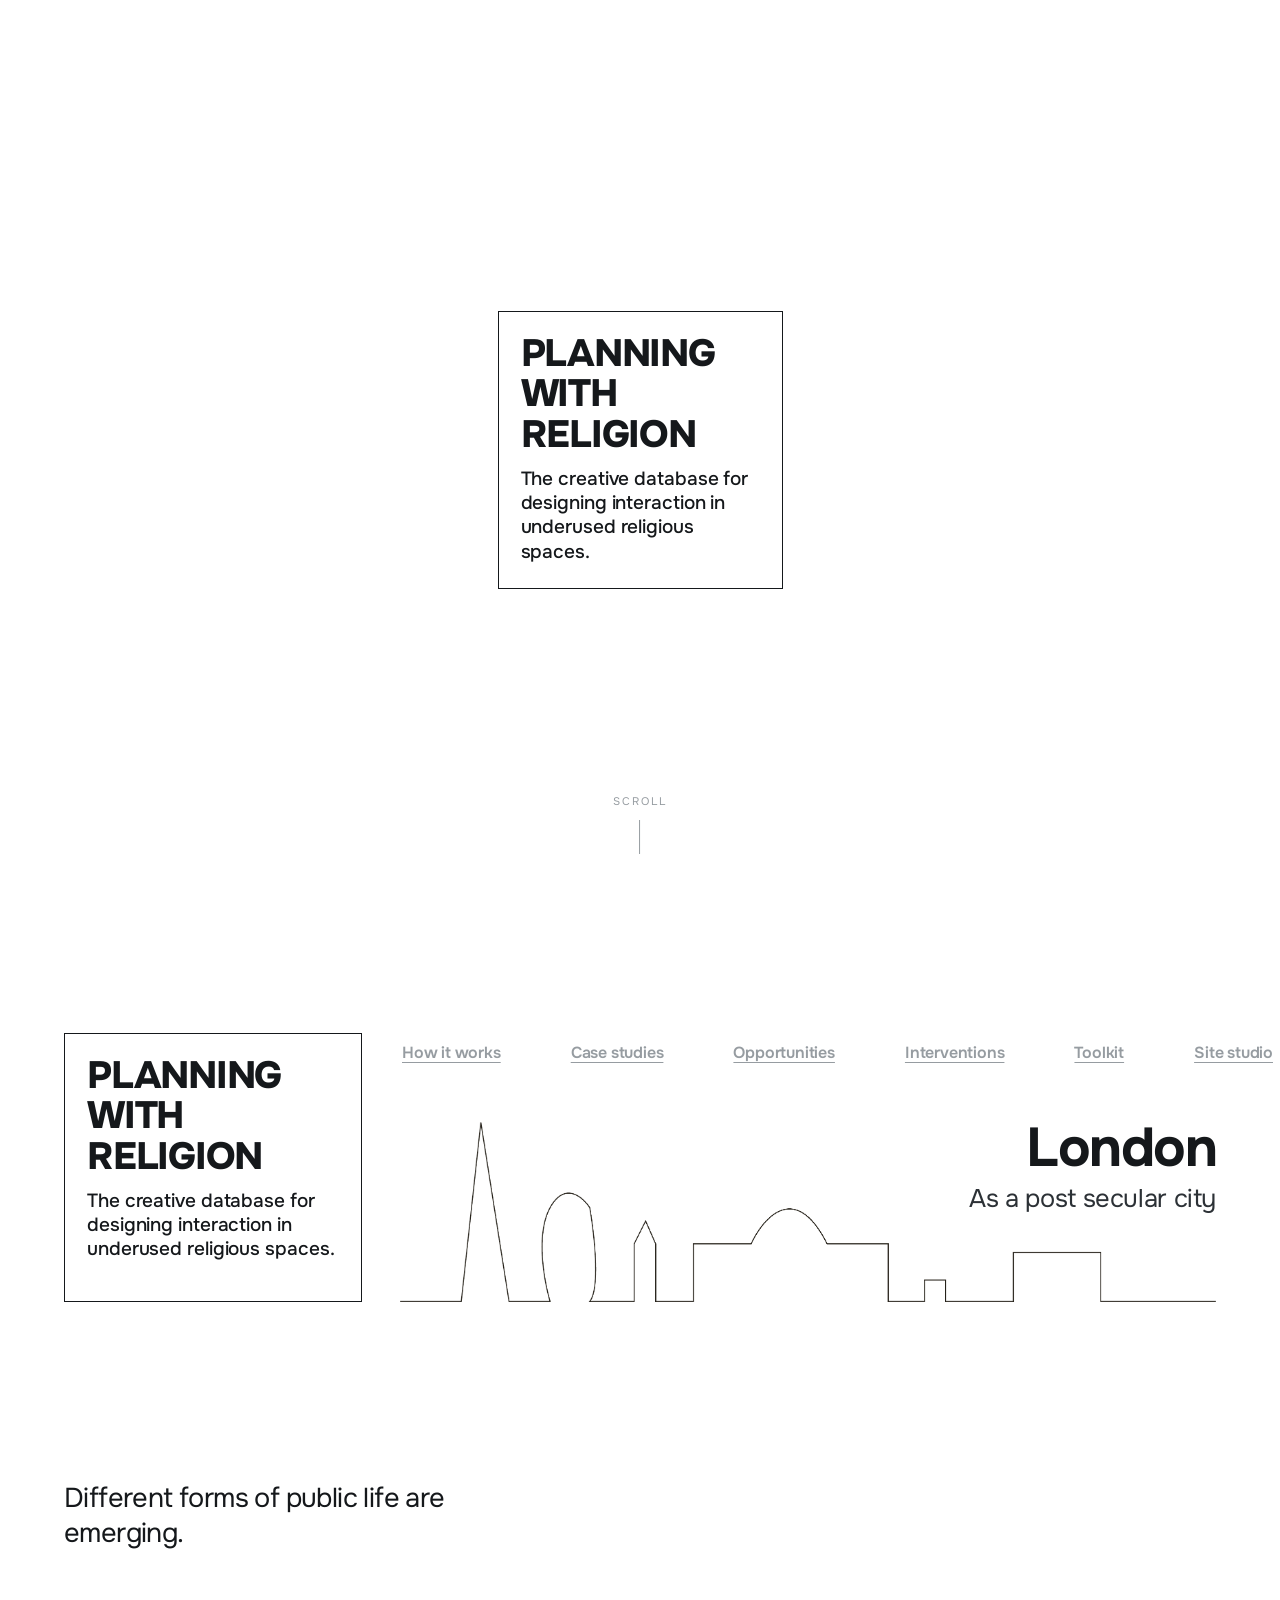
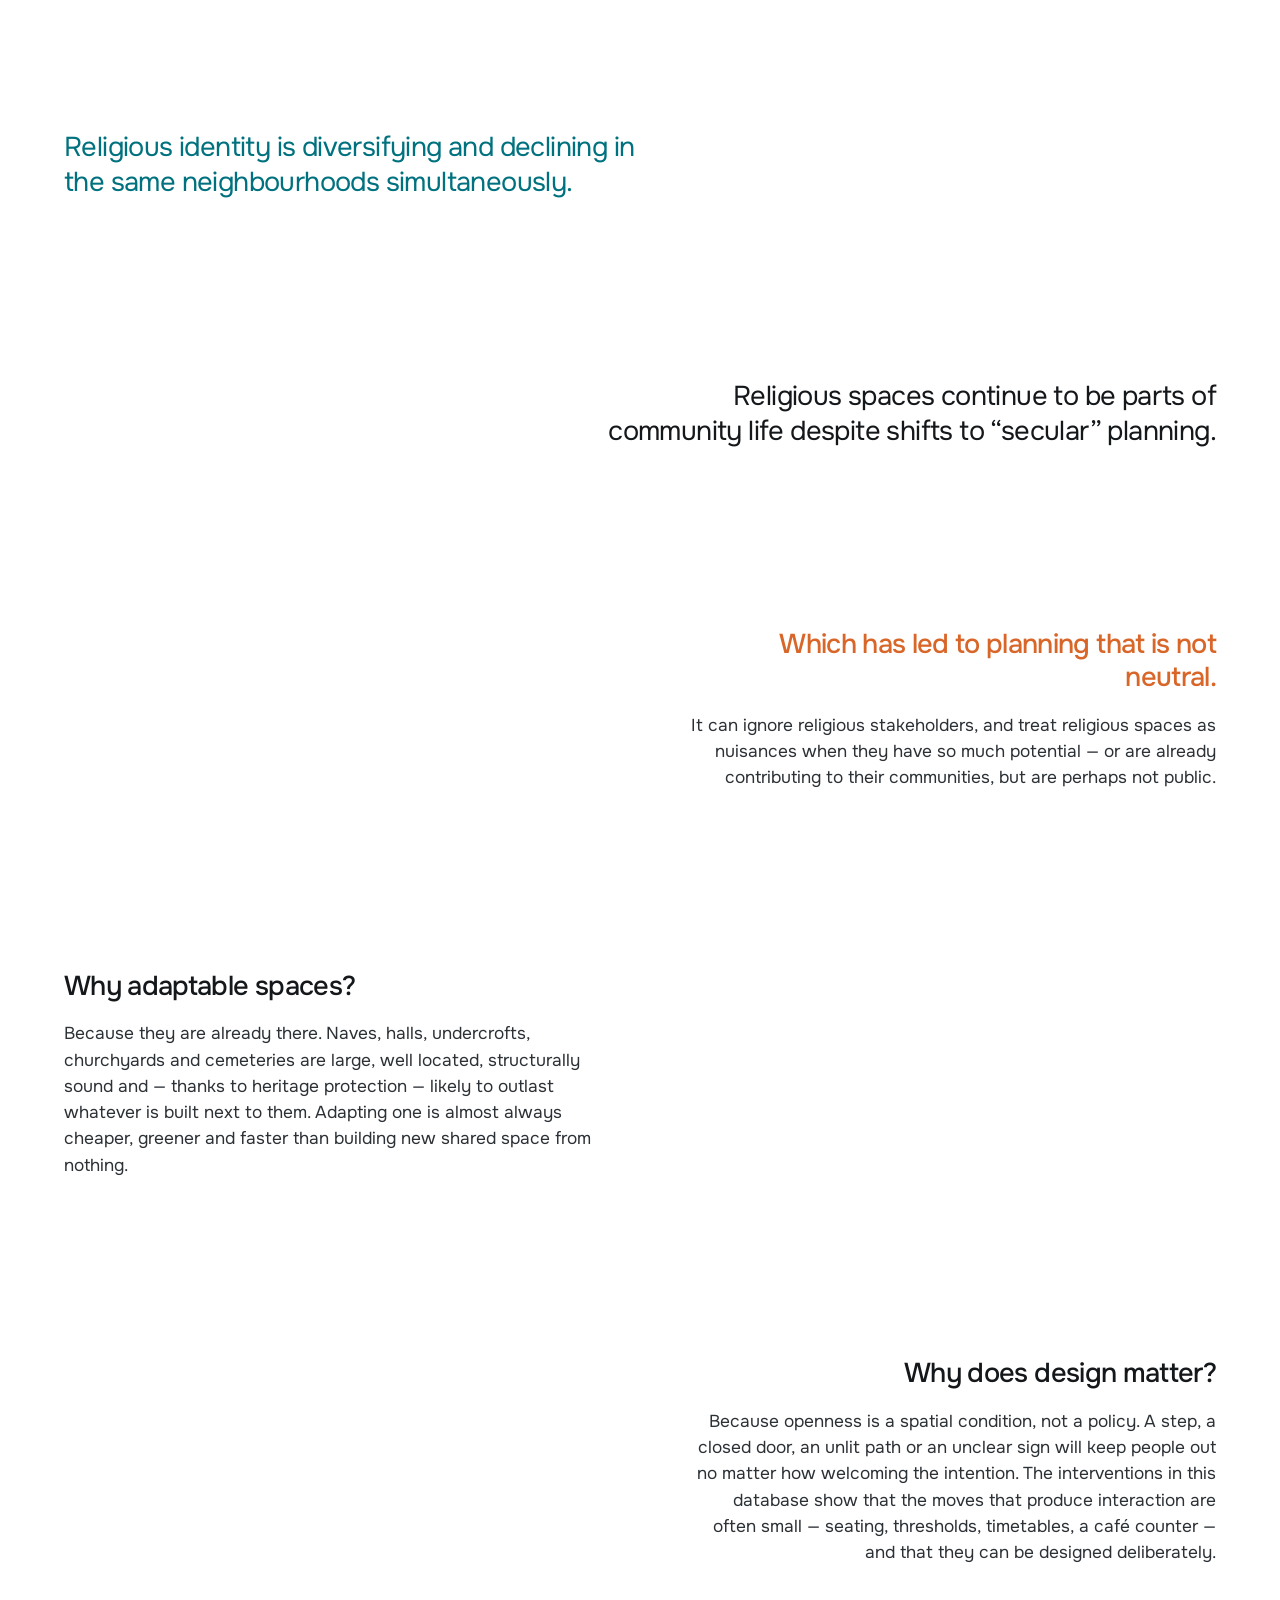
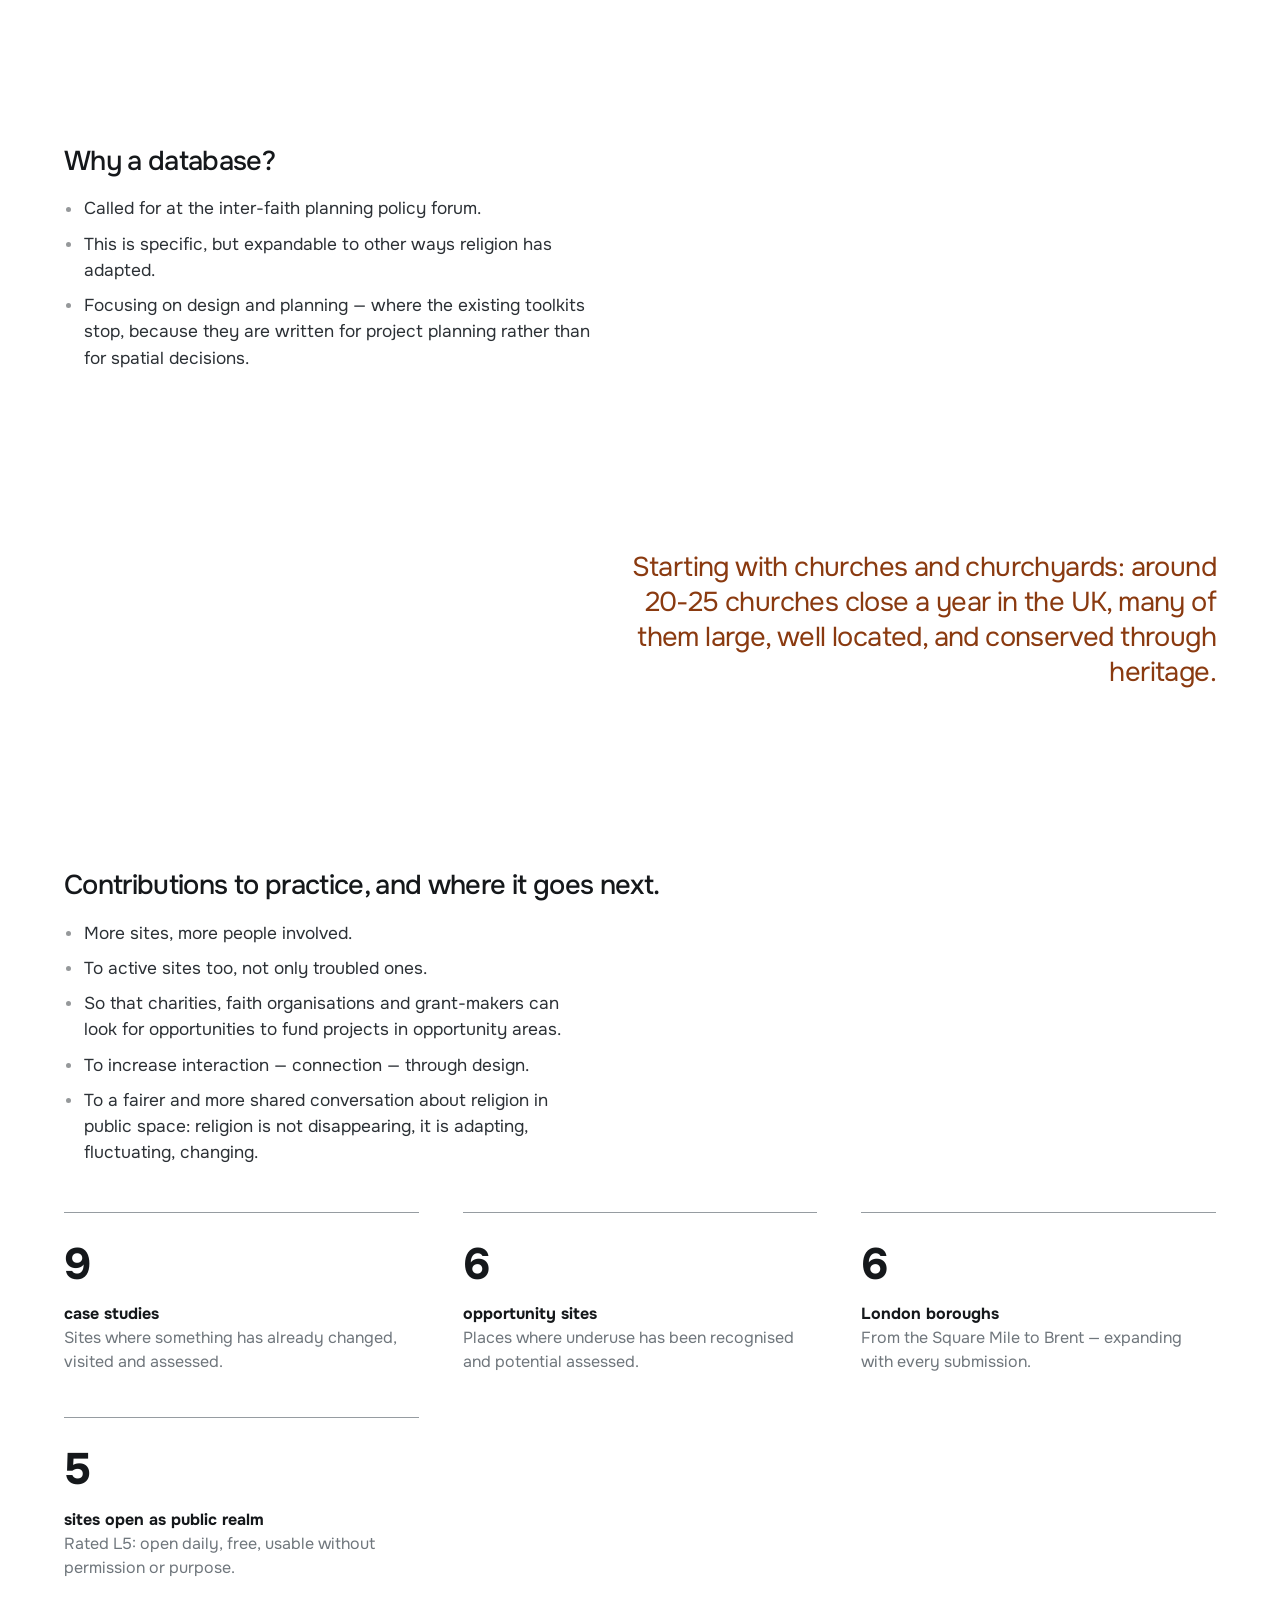
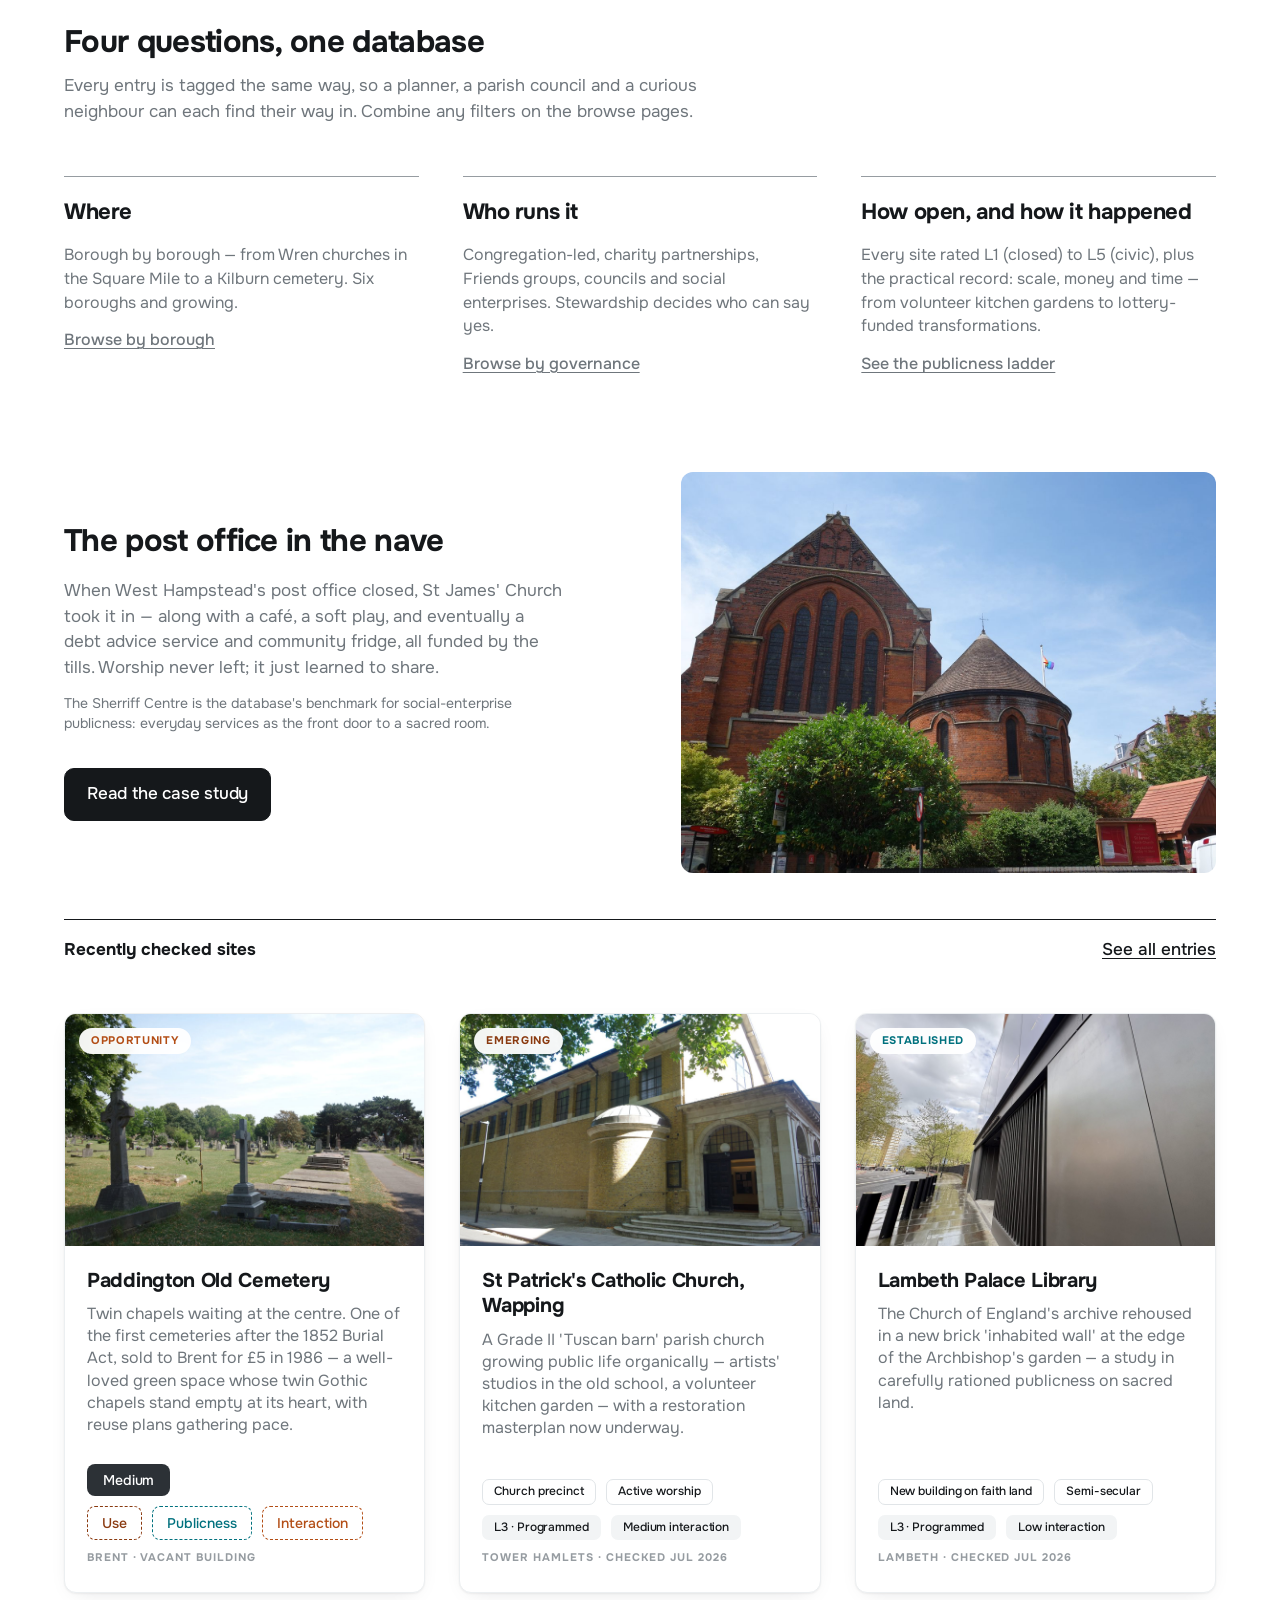
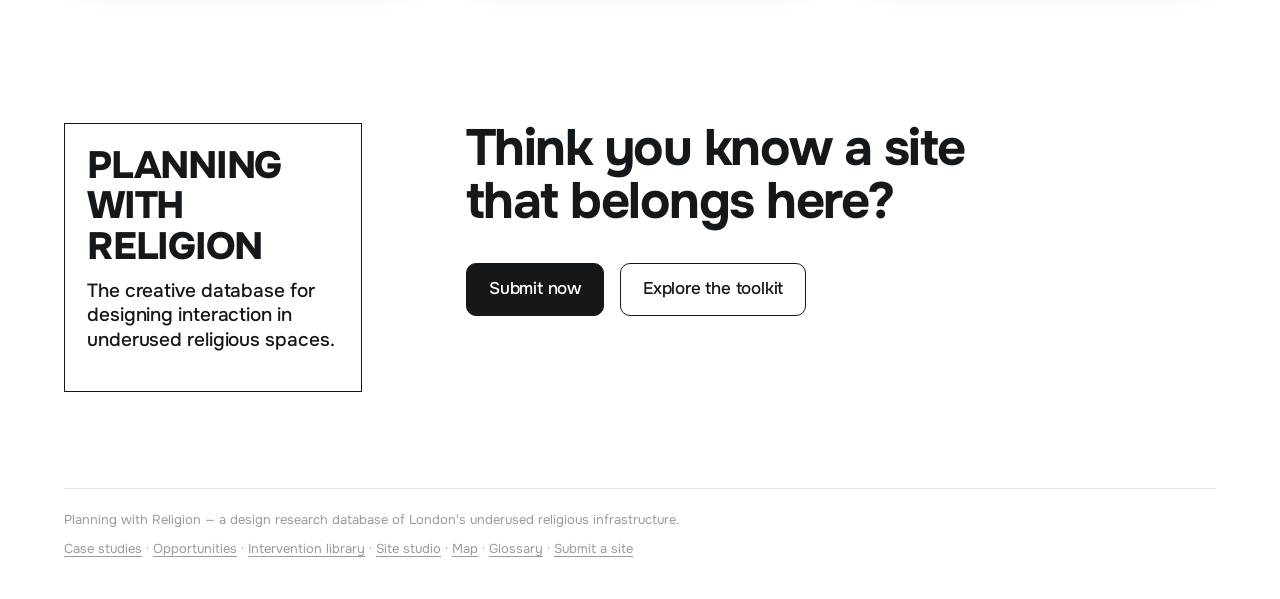
==== index.html @ b3afa791 "Upload website" ====
<!DOCTYPE html>
<html lang="en">
<head>
<meta charset="UTF-8">
<meta name="viewport" content="width=device-width, initial-scale=1">
<title>Planning with Religion — the creative database for underused religious spaces</title>
<meta name="description" content="A database of case studies and opportunity sites showing how underused religious infrastructure in London becomes shared, public, sociable space.">
<link rel="preconnect" href="https://fonts.googleapis.com">
<link rel="preconnect" href="https://fonts.gstatic.com" crossorigin>
<link href="https://fonts.googleapis.com/css2?family=Onest:wght@300;400;500;600;700;800&family=Inter:wght@400;500;600;700&display=swap" rel="stylesheet">
<link rel="stylesheet" href="css/style.css?v=12">
</head>
<body data-page="index.html" data-header-large>

<main>

  <!-- ============ landing splash ============ -->
  <section class="splash">
    <div class="mark mark--lg">
      <b>Planning<br>with<br>Religion</b>
      <span>The creative database for designing interaction in underused religious spaces.</span>
    </div>
    <a class="scroll-cue" href="#masthead"
       aria-label="Scroll to the menu and the rest of the page"><span>Scroll</span><i></i></a>
  </section>

  <!-- ============ narrative understanding ============ -->
  <!-- The scroll cue stops here, on the wordmark and the nav, rather than
       carrying on into the narrative below it. -->
  <div data-header-slot id="masthead"></div>

  <section class="narrative" id="why">
    <h1 class="visually-hidden">Why do we need a creative database of case studies?</h1>

    <div class="wrap skyline-band">
      <img src="images/london-skyline.png"
           alt="Hand-drawn line illustration of the London skyline — the Shard, the Gherkin, a church spire, the dome of St Paul's.">
      <div class="skyline-cap">
        <b>London</b>
        <span>As a post secular city</span>
      </div>
    </div>

    <div class="wrap narrative-row">
      <p class="statement reveal">Different forms of public life are emerging.</p>
    </div>

    <div class="wrap narrative-row">
      <p class="statement statement--wide statement--green reveal">
        Religious identity is diversifying and declining in the same neighbourhoods simultaneously.
      </p>
    </div>

    <div class="wrap narrative-row">
      <p class="statement statement--wide statement--right reveal">
        Religious spaces continue to be parts of community life despite shifts to &ldquo;secular&rdquo; planning.
      </p>
    </div>

    <div class="wrap narrative-row">
      <div class="q-right reveal">
        <p class="q-head statement--red">Which has led to planning that is not neutral.</p>
        <div class="q-body">
          <p>It can ignore religious stakeholders, and treat religious spaces as nuisances
             when they have so much potential — or are already contributing to their
             communities, but are perhaps not public.</p>
        </div>
      </div>
    </div>

    <div class="wrap narrative-row">
      <div class="reveal">
        <h2 class="q-head">Why adaptable spaces?</h2>
        <div class="q-body">
          <p>Because they are already there. Naves, halls, undercrofts, churchyards and
             cemeteries are large, well located, structurally sound and — thanks to heritage
             protection — likely to outlast whatever is built next to them. Adapting one is
             almost always cheaper, greener and faster than building new shared space from
             nothing.</p>
        </div>
      </div>
    </div>

    <div class="wrap narrative-row">
      <div class="q-right reveal">
        <h2 class="q-head">Why does design matter?</h2>
        <div class="q-body">
          <p>Because openness is a spatial condition, not a policy. A step, a closed door,
             an unlit path or an unclear sign will keep people out no matter how welcoming
             the intention. The interventions in this database show that the moves that
             produce interaction are often small — seating, thresholds, timetables, a café
             counter — and that they can be designed deliberately.</p>
        </div>
      </div>
    </div>

    <div class="wrap narrative-row">
      <div class="reveal">
        <h2 class="q-head">Why a database?</h2>
        <ul class="q-body">
          <li>Called for at the inter-faith planning policy forum.</li>
          <li>This is specific, but expandable to other ways religion has adapted.</li>
          <li>Focusing on design and planning — where the existing toolkits stop, because
              they are written for project planning rather than for spatial decisions.</li>
        </ul>
      </div>
    </div>

    <div class="wrap narrative-row">
      <p class="statement statement--wide statement--right statement--buff reveal">
        Starting with churches and churchyards: around 20-25 churches close a year in the UK,
        many of them large, well located, and conserved through heritage.
      </p>
    </div>

    <div class="wrap narrative-row">
      <div class="reveal">
        <h2 class="q-head">Contributions to practice, and where it goes next.</h2>
        <ul class="q-body">
          <li>More sites, more people involved.</li>
          <li>To active sites too, not only troubled ones.</li>
          <li>So that charities, faith organisations and grant-makers can look for
              opportunities to fund projects in opportunity areas.</li>
          <li>To increase interaction — connection — through design.</li>
          <li>To a fairer and more shared conversation about religion in public space:
              religion is not disappearing, it is adapting, fluctuating, changing.</li>
        </ul>
      </div>
    </div>
  </section>

  <!-- ============ database at a glance ============ -->
  <section class="detail-body">
    <div class="wrap">
      <div class="trio" id="ticker" style="margin-top:40px"></div>
    </div>
  </section>

  <!-- ============ four questions ============ -->
  <section class="detail-body">
    <div class="wrap">
      <h2 class="h-section reveal">Four questions, one database</h2>
      <p class="body-lg reveal" style="margin-top:14px; max-width:62ch">
        Every entry is tagged the same way, so a planner, a parish council and a curious
        neighbour can each find their way in. Combine any filters on the browse pages.
      </p>
      <div class="trio" style="margin-top:52px">
        <div class="reveal">
          <h3>Where</h3>
          <p>Borough by borough — from Wren churches in the Square Mile to a Kilburn cemetery.
             Six boroughs and growing.</p>
          <p style="margin-top:14px"><a class="rule-link" href="case-studies.html">Browse by borough</a></p>
        </div>
        <div class="reveal">
          <h3>Who runs it</h3>
          <p>Congregation-led, charity partnerships, Friends groups, councils and social
             enterprises. Stewardship decides who can say yes.</p>
          <p style="margin-top:14px"><a class="rule-link" href="case-studies.html">Browse by governance</a></p>
        </div>
        <div class="reveal">
          <h3>How open, and how it happened</h3>
          <p>Every site rated L1 (closed) to L5 (civic), plus the practical record: scale,
             money and time — from volunteer kitchen gardens to lottery-funded transformations.</p>
          <p style="margin-top:14px"><a class="rule-link" href="toolkit.html#ladder">See the publicness ladder</a></p>
        </div>
      </div>
    </div>
  </section>

  <!-- ============ featured case study ============ -->
  <section class="detail-body">
    <div class="wrap">
      <div class="split">
        <div class="split-copy">
          <h2 class="h-section">The post office in the nave</h2>
          <p class="body-lg">
            When West Hampstead's post office closed, St James' Church took it in — along with
            a café, a soft play, and eventually a debt advice service and community fridge,
            all funded by the tills. Worship never left; it just learned to share.
          </p>
          <p class="body-sm" style="margin-top:14px">
            The Sherriff Centre is the database's benchmark for social-enterprise publicness:
            everyday services as the front door to a sacred room.
          </p>
          <a class="btn" href="site.html?id=sheriff-centre">Read the case study</a>
        </div>
        <div class="split-figure">
          <img src="images/sheriff-centre/1.jpg" alt="St James' Church, West Hampstead">
        </div>
      </div>
    </div>
  </section>

  <!-- ============ latest additions ============ -->
  <section class="detail-body">
    <div class="wrap">
      <div class="utility-row" style="border-top:1px solid var(--ink); padding-top:18px; margin-top:0">
        <span class="note"><strong>Recently checked sites</strong></span>
        <a class="rule-link" href="case-studies.html">See all entries</a>
      </div>
      <div class="card-grid" id="latest"></div>
    </div>
  </section>

</main>

<script src="js/data.js?v=12"></script>
<script src="js/detail-data.js?v=12"></script>
<script src="js/photos.js?v=12"></script>
<script src="js/ui.js?v=12"></script>
<script>
document.addEventListener("DOMContentLoaded", () => {
  const boroughs  = new Set(SITES.map(s => s.borough)).size;
  const caseCount = SITES.filter(s => s.isCaseStudy).length;
  const oppCount  = SITES.filter(s => s.opportunity).length;
  const civic     = SITES.filter(s => s.publicness === 5).length;

  document.getElementById("ticker").innerHTML = [
    [caseCount, "case studies", "Sites where something has already changed, visited and assessed."],
    [oppCount,  "opportunity sites", "Places where underuse has been recognised and potential assessed."],
    [boroughs,  "London boroughs", "From the Square Mile to Brent — expanding with every submission."],
    [civic,     "sites open as public realm", "Rated L5: open daily, free, usable without permission or purpose."]
  ].map(([n, label, note]) => `
    <div class="reveal">
      <h3 style="font-size:2.75rem; letter-spacing:-.03em">${n}</h3>
      <p style="margin-top:6px"><strong class="ink">${label}</strong><br>${note}</p>
    </div>`).join("");

  document.getElementById("latest").innerHTML =
    ["paddington-old-cemetery", "st-patricks-wapping", "lambeth-palace-library"]
      .map(id => { const s = getSite(id); return s.isCaseStudy ? caseCard(s) : oppCard(s); })
      .join("");

  initReveal();
});
</script>
</body>
</html>
---- css/style.css ----
/* ==========================================================================
   PLANNING WITH RELIGION
   Design system — built to the Figma frames (1408px artboard).

   Layout, spacing and type sizes are transcribed from the Figma.
   Colour is the one place the system takes its own line, using:
     White                     the ground
     English Red     #D96629   interaction · opportunity · emphasis
     Apricot         #F7C6A8   English Red lightened — uses · highlight
     Cerulean Blue   #0093A5   publicness · openness
     Ink                       temporality · sacredness · structure
   ========================================================================== */

/* --------------------------------------------------- 1. tokens */
:root {
  /* neutrals — a white ground, and greys cooled a touch to sit with the cerulean */
  --paper:      #FFFFFF;
  --paper-pure: #FFFFFF;
  --ink:        #15181B;
  --ink-soft:   #2C3136;
  --muted:      #6F767C;
  --muted-2:    #969CA1;
  --hair:       #E1E5E8;
  --hair-soft:  #ECEFF1;

  /* brand */
  --english-red: #D96629;
  --cerulean:    #0093A5;

  /* Roles. The role names predate this palette and are kept so that no class
     name or script has to change: "red" is the interaction / opportunity tone,
     "green" the publicness tone, "buff" the warm highlight used for uses. */
  --red:   var(--english-red);
  --green: var(--cerulean);
  --buff:  #F7C6A8;

  /* deeper steps of each hue, for white text on colour. The brand values give
     only ~3.6:1 against white; these pass AA at small sizes. */
  --red-strong:   #C2551B;
  --green-strong: #007A89;
  --red-deep:     #86380C;
  --green-deep:   #005A66;

  /* readable ink versions of the brand colours (for small text) */
  --red-ink:   #B34E16;
  --buff-ink:  #8A3A10;
  --green-ink: #00717E;
  --buff-text: #5A2A0E;           /* text sitting on apricot */

  /* washes */
  --red-wash:   #FCE9DE;
  --buff-wash:  #FFF6F0;
  --green-wash: #E3F3F5;
  --ink-wash:   #F2F4F5;

  /* layout */
  --wrap: 1152px;
  --head-top: 133px;
  --radius: 12px;
  --radius-lg: 16px;
  --shadow: 0 1px 2px rgba(21,24,27,.05), 0 6px 22px -12px rgba(21,24,27,.18);
  --shadow-lift: 0 2px 4px rgba(21,24,27,.06), 0 22px 48px -20px rgba(21,24,27,.28);

  --ease: cubic-bezier(.22,.61,.36,1);
}

/* --------------------------------------------------- 2. reset */
*, *::before, *::after { box-sizing: border-box; }
html { -webkit-text-size-adjust: 100%; scroll-behavior: smooth; }
body {
  margin: 0;
  background: var(--paper);
  color: var(--ink);
  font-family: "Onest", "Inter", -apple-system, BlinkMacSystemFont, "Helvetica Neue", Arial, sans-serif;
  font-size: 17px;
  line-height: 1.45;
  font-feature-settings: "kern" 1, "liga" 1;
  -webkit-font-smoothing: antialiased;
  -moz-osx-font-smoothing: grayscale;
}
img { max-width: 100%; display: block; }
a { color: inherit; }
button, input, select, textarea { font: inherit; color: inherit; }
h1, h2, h3, h4, p, ul, ol, figure { margin: 0; }
ul { padding: 0; list-style: none; }
:focus-visible { outline: 2px solid var(--red); outline-offset: 3px; border-radius: 3px; }

/* --------------------------------------------------- 3. layout */
.wrap { width: min(var(--wrap), 100% - 96px); margin-inline: auto; }
@media (max-width: 760px) { .wrap { width: min(var(--wrap), 100% - 40px); } }

.page { padding-bottom: 20px; }

/* --------------------------------------------------- 4. type */
.h-page {                                   /* 60px right-aligned page title */
  font-size: clamp(2.375rem, 4.26vw, 3.75rem);
  font-weight: 700;
  line-height: .98;
  letter-spacing: -.028em;
  text-align: right;
}
.h-page-sub {
  font-size: clamp(1.125rem, 1.99vw, 1.75rem);
  font-weight: 400;
  line-height: 1.15;
  letter-spacing: -.015em;
  text-align: right;
  margin-top: 4px;
  color: var(--ink-soft);
}
.h-display {                                /* 56px call-to-action headline */
  font-size: clamp(2rem, 3.98vw, 3.5rem);
  font-weight: 700;
  line-height: 1.04;
  letter-spacing: -.03em;
}
.h-section { font-size: clamp(1.5rem, 2.42vw, 2.125rem); font-weight: 700; letter-spacing: -.022em; line-height: 1.1; }
.h-block   { font-size: 1.5rem; font-weight: 700; letter-spacing: -.02em; line-height: 1.15; }
.h-card    { font-size: 1.25rem; font-weight: 700; letter-spacing: -.015em; line-height: 1.28; }
.h-small   { font-size: 1.0625rem; font-weight: 700; letter-spacing: -.01em; }

.body-lg { font-size: 1.0625rem; line-height: 1.5; color: var(--muted); }
.body    { font-size: 1rem; line-height: 1.45; color: var(--muted); }
.body-sm { font-size: .875rem; line-height: 1.42; color: var(--muted); }
.ink { color: var(--ink); }
.tiny { font-size: .8125rem; line-height: 1.35; }
.stack > * + * { margin-top: 14px; }

.rule-link {
  text-decoration: underline;
  text-underline-offset: 3px;
  text-decoration-thickness: 1px;
  font-weight: 500;
  transition: color .18s var(--ease);
}
.rule-link:hover { color: var(--red); text-decoration-color: var(--red); }

/* --------------------------------------------------- 5. the mark (boxed wordmark) */
.mark {
  display: block;
  width: 136px;
  min-height: 128px;
  padding: 11px 12px 12px;
  border: 1px solid currentColor;
  color: var(--ink);
  text-decoration: none;
  flex: none;
  position: relative;
  overflow: hidden;
  isolation: isolate;
  transition: color .3s var(--ease);
}
.mark b {
  display: block;
  font-size: 15px;
  font-weight: 800;
  line-height: 1.2;
  letter-spacing: -.025em;
  text-transform: uppercase;
}
.mark span {
  display: block;
  margin-top: 5px;
  font-size: 9.5px;
  font-weight: 500;
  line-height: 1.22;
  letter-spacing: -.005em;
}
.mark::after {                              /* colour wash on hover */
  content: "";
  position: absolute; inset: 0;
  background: var(--cerulean);
  transform: scaleY(0);
  transform-origin: bottom;
  transition: transform .38s var(--ease);
  z-index: -1;
}
a.mark:hover::after, a.mark:active::after, a.mark:focus-visible::after { transform: scaleY(1); }
a.mark:hover, a.mark:active, a.mark:focus-visible { color: var(--ink); }

.mark--lg { width: 298px; min-height: 269px; padding: 22px 22px 24px; }
.mark--lg b { font-size: 38px; line-height: 1.06; letter-spacing: -.032em; }
.mark--lg span { margin-top: 12px; font-size: 19px; line-height: 1.28; }

.mark--inverse { color: #fff; }
.mark--inverse::after { background: var(--cerulean); }
a.mark.mark--inverse:hover,
a.mark.mark--inverse:active,
a.mark.mark--inverse:focus-visible { color: #fff; }   /* stays white over the photo */

@media (max-width: 640px) {
  .mark--lg { width: 232px; min-height: 212px; padding: 16px; }
  .mark--lg b { font-size: 29px; }
  .mark--lg span { font-size: 15px; }
}

/* --------------------------------------------------- 6. header */
.site-header { position: relative; z-index: 40; }
.head-row {
  display: flex;
  align-items: flex-start;
  gap: 40px;
  padding-top: var(--head-top);
}
.site-nav {
  display: flex;
  flex: 1;
  justify-content: flex-end;
  gap: 70px;
  padding-top: 8px;
}
.site-nav a {
  font-size: 1rem;
  font-weight: 600;
  letter-spacing: -.012em;
  color: var(--muted-2);
  text-decoration: underline;
  text-decoration-color: currentColor;
  text-underline-offset: 4px;
  text-decoration-thickness: 1px;
  white-space: nowrap;
  transition: color .18s var(--ease), text-decoration-color .18s var(--ease);
}
.site-nav a:hover { color: var(--red); text-decoration-color: var(--red); }
.site-nav a.active { color: var(--ink); text-decoration-color: var(--red); text-decoration-thickness: 2px; }

.nav-toggle {
  display: none;
  margin-left: auto;
  background: none;
  border: 1px solid currentColor;
  border-radius: 999px;
  padding: 7px 16px;
  font-size: .9375rem;
  font-weight: 600;
  cursor: pointer;
}

/* inverse header, used over the detail-page hero */
.head-row--inverse .site-nav a { color: rgba(255,255,255,.72); }
.head-row--inverse .site-nav a.active { color: #fff; text-decoration-color: var(--buff); }
.head-row--inverse .site-nav a:hover { color: var(--buff); text-decoration-color: var(--buff); }
.head-row--inverse .nav-toggle { color: #fff; }

@media (max-width: 1080px) { .site-nav { gap: 34px; } }
@media (max-width: 900px) {
  :root { --head-top: 52px; }
  .site-nav {
    position: absolute; top: 100%; right: 0;
    flex-direction: column; gap: 14px;
    background: var(--paper-pure);
    border: 1px solid var(--hair);
    border-radius: var(--radius);
    padding: 20px 26px;
    box-shadow: var(--shadow);
    display: none;
    text-align: right;
    flex: none;
  }
  .site-nav.open { display: flex; }
  .head-row--inverse .site-nav { background: var(--ink); border-color: rgba(255,255,255,.22); }
  .nav-toggle { display: block; }
}

/* --------------------------------------------------- 7. page head block */
/* On the Figma the page title sits in the same horizontal band as the
   wordmark box, its baseline level with the bottom of the box. */
.page-head { position: relative; }
.page-head .h-page { margin-top: 40px; }
@media (min-width: 901px) {
  .page-head .h-page { margin-top: -56px; }
}

.utility-row {
  display: flex;
  align-items: baseline;
  justify-content: space-between;
  gap: 24px;
  margin-top: 62px;
  font-size: 1.0625rem;
}
.utility-row .note { color: var(--ink); }
@media (max-width: 640px) { .utility-row { flex-direction: column; gap: 12px; align-items: flex-start; } }

/* --------------------------------------------------- 8. buttons */
.btn {
  display: inline-flex;
  align-items: center;
  gap: 10px;
  padding: 13px 22px;
  border-radius: 10px;
  background: var(--ink);
  color: #fff;
  font-size: 1.0625rem;
  font-weight: 500;
  letter-spacing: -.012em;
  text-decoration: none;
  border: 1px solid var(--ink);
  cursor: pointer;
  transition: background .2s var(--ease), border-color .2s var(--ease), transform .2s var(--ease), color .2s var(--ease);
}
.btn:hover { background: var(--red-strong); border-color: var(--red-strong); color: #fff; transform: translateY(-1px); }
.btn--ghost { background: transparent; color: var(--ink); border-color: var(--ink); }
.btn--ghost:hover { background: var(--buff); border-color: var(--buff); color: var(--ink); }
.btn--sm { padding: 9px 16px; font-size: .9375rem; border-radius: 8px; }
.btn-row { display: flex; flex-wrap: wrap; gap: 16px; }

/* --------------------------------------------------- 9. pills & tags */
.pill {
  display: inline-flex;
  align-items: center;
  padding: 6px 15px;
  border-radius: 8px;
  font-size: .875rem;
  font-weight: 500;
  line-height: 1.3;
  letter-spacing: -.008em;
  background: var(--ink-wash);
  color: var(--ink);
  border: 1px solid transparent;
  white-space: nowrap;
}
.pill--solid  { background: var(--ink-soft); color: #fff; }
.pill--green  { background: var(--green-strong); color: #fff; }
.pill--red    { background: var(--red-strong); color: #fff; }
.pill--buff   { background: var(--buff); color: var(--buff-text); }
.pill--ghost  { background: transparent; border-color: var(--hair); color: var(--ink); }
.pill--sm     { padding: 4px 11px; font-size: .75rem; border-radius: 7px; }
.pill--light  { background: rgba(255,255,255,.88); color: var(--ink); }

/* dashed dimension pills (opportunity axes) */
.dim {
  display: inline-flex;
  align-items: center;
  padding: 6px 14px;
  border-radius: 8px;
  font-size: .875rem;
  font-weight: 500;
  border: 1px dashed currentColor;
  background: transparent;
  white-space: nowrap;
  transition: background .2s var(--ease);
}
.dim--use, .dim--uses   { color: var(--buff-ink); }
.dim--publicness  { color: var(--green-ink); }
.dim--interaction { color: var(--red-ink); }
.dim--temporality, .dim--temporal { color: var(--ink-soft); }
.dim--use:hover, .dim--uses:hover { background: var(--buff-wash); }
.dim--publicness:hover  { background: var(--green-wash); }
.dim--interaction:hover { background: var(--red-wash); }
.dim--temporality:hover, .dim--temporal:hover { background: var(--ink-wash); }

.pill-row { display: flex; flex-wrap: wrap; gap: 10px; }

/* rating pills used in the analysis tables */
.rate {
  display: inline-flex; align-items: center; justify-content: center;
  min-width: 74px; padding: 5px 13px;
  border-radius: 999px;
  font-size: .8125rem; font-weight: 500; letter-spacing: -.005em;
  color: #fff;
}
/* the rating ramp: the lower three steps are pale tints with deep text, the
   top two the strong and deep tones with white text — every label passes AA
   contrast, and "High" reads as the heaviest */
.rate { --tone: var(--ink-soft); --tone-deep: var(--ink); background: var(--tone); }
.rate--green { --tone: var(--green-strong); --tone-deep: var(--green-deep); }
.rate--red   { --tone: var(--red-strong);   --tone-deep: var(--red-deep); }
.rate--ink   { --tone: var(--ink-soft);     --tone-deep: var(--ink); }
.rate--buff  { --tone: var(--buff-ink);     --tone-deep: var(--buff-text); }
.rate[data-scale="5"] { background: var(--tone-deep); }
@supports (background: color-mix(in srgb, red 50%, white)) {
  .rate[data-scale="1"] { background: #fff; color: var(--tone-deep); }
  .rate[data-scale="2"] { background: color-mix(in srgb, var(--tone) 22%, #fff); color: var(--tone-deep); }
  .rate[data-scale="3"] { background: color-mix(in srgb, var(--tone) 36%, #fff); color: var(--tone-deep); }
  /* a hairline in the pill's own hue keeps the pale steps visible on the
     tinted analysis panels (inset, so it takes no space) */
  .rate[data-scale="1"], .rate[data-scale="2"], .rate[data-scale="3"] {
    box-shadow: inset 0 0 0 1px color-mix(in srgb, var(--tone) 34%, #fff);
  }
}

/* --------------------------------------------------- 10. cards (browse grids) */
.card-grid {
  display: grid;
  grid-template-columns: repeat(3, 1fr);
  gap: 34px;
  margin-top: 50px;
}
@media (max-width: 1000px) { .card-grid { grid-template-columns: repeat(2, 1fr); gap: 26px; } }
@media (max-width: 660px)  { .card-grid { grid-template-columns: 1fr; } }

.card {
  display: flex;
  flex-direction: column;
  background: var(--paper-pure);
  border: 1px solid var(--hair-soft);
  border-radius: var(--radius);
  box-shadow: var(--shadow);
  overflow: hidden;
  text-decoration: none;
  color: inherit;
  min-height: 504px;
  transition: transform .3s var(--ease), box-shadow .3s var(--ease), border-color .3s var(--ease);
}
.card:hover { transform: translateY(-4px); box-shadow: var(--shadow-lift); border-color: var(--hair); }
.card-figure { position: relative; height: 232px; overflow: hidden; background: var(--ink-wash); flex: none; }
.card-figure img { width: 100%; height: 100%; object-fit: cover; transition: transform .6s var(--ease); }
.card:hover .card-figure img { transform: scale(1.045); }
.card-figure .status {
  position: absolute; left: 14px; top: 14px;
  padding: 5px 12px; border-radius: 999px;
  font-size: .6875rem; font-weight: 700; letter-spacing: .06em; text-transform: uppercase;
  background: rgba(255,255,255,.94);
  -webkit-backdrop-filter: blur(6px);
  backdrop-filter: blur(6px);
}
.status--established { color: var(--green-ink); }
.status--emerging    { color: var(--buff-ink); }
.status--opportunity { color: var(--red-ink); }

.card-body { padding: 22px 22px 26px; display: flex; flex-direction: column; gap: 10px; flex: 1; }
.card-body .summary { font-size: 1rem; color: var(--muted); line-height: 1.38; }
.card-foot { margin-top: auto; padding-top: 18px; display: flex; flex-direction: column; gap: 10px; align-items: flex-start; }
.card-borough {
  font-size: .6875rem; font-weight: 700; letter-spacing: .09em; text-transform: uppercase;
  color: var(--muted-2);
}

/* --------------------------------------------------- 11. filter rail */
/* The Figma keeps the card grid full width and treats the filter system as a
   control rather than a permanent rail, so the filters open as a panel. */
.browse-layout { margin-top: 42px; }

.filter-btn {
  display: inline-flex; align-items: center; gap: 10px;
  padding: 8px 18px; border-radius: 999px;
  border: 1px solid var(--ink); background: transparent;
  font-size: .9375rem; font-weight: 600; letter-spacing: -.01em;
  cursor: pointer;
  transition: background .2s var(--ease), color .2s var(--ease);
}
.filter-btn::after { content: "+"; font-size: 1.0625rem; line-height: 1; transition: transform .25s var(--ease); }
.filter-btn[aria-expanded="true"] { background: var(--ink); color: #fff; }
.filter-btn[aria-expanded="true"]::after { transform: rotate(45deg); }
.filter-btn:hover { background: var(--ink); color: #fff; }
.filter-btn .n { font-variant-numeric: tabular-nums; opacity: .6; }

.filter-rail { display: none; margin-bottom: 34px; }
.filter-rail.open { display: block; }
.filter-rail-inner {
  border-top: 1px solid var(--ink);
  padding-top: 20px;
  display: grid;
  grid-template-columns: repeat(auto-fit, minmax(212px, 1fr));
  gap: 28px 34px;
  align-items: start;
}
.filter-head {
  grid-column: 1 / -1;
  display: flex; align-items: baseline; justify-content: space-between;
  margin-bottom: -6px;
}
.filter-head .lbl { font-size: .75rem; font-weight: 700; letter-spacing: .12em; text-transform: uppercase; }
.clear-filters {
  background: none; border: 0; padding: 0; cursor: pointer;
  font-size: .8125rem; color: var(--muted);
  text-decoration: underline; text-underline-offset: 3px;
}
.clear-filters:hover { color: var(--red); }

.filter-group { padding: 0; }
.filter-group > h3 { font-size: 1.0625rem; font-weight: 700; letter-spacing: -.015em; }
.filter-group .hint { font-size: .8125rem; color: var(--muted-2); margin-top: 3px; line-height: 1.35; }
.filter-sub { margin-top: 14px; }
.filter-sub h4 { font-size: .6875rem; font-weight: 700; letter-spacing: .1em; text-transform: uppercase; color: var(--muted); margin-bottom: 8px; }
.filter-sub .kind { float: right; font-weight: 500; letter-spacing: .04em; color: var(--muted-2); text-transform: none; }

.checks { display: flex; flex-direction: column; gap: 7px; }
.checks label {
  display: flex; align-items: center; gap: 9px;
  font-size: .9375rem; line-height: 1.3; cursor: pointer;
  color: var(--ink-soft);
  transition: color .15s var(--ease);
}
.checks label:hover { color: var(--red); }
.checks input {
  appearance: none; -webkit-appearance: none;
  width: 15px; height: 15px; flex: none; margin: 0;
  border: 1px solid var(--muted-2); border-radius: 4px; cursor: pointer; position: relative;
  transition: background .15s, border-color .15s;
}
.checks input:checked { background: var(--ink); border-color: var(--ink); }
.checks input:checked::after { content: ""; position: absolute; left: 4px; top: 1px; width: 4px; height: 8px; border: solid #fff; border-width: 0 1.6px 1.6px 0; transform: rotate(42deg); }
.checks .count { margin-left: auto; font-size: .75rem; color: var(--muted-2); font-variant-numeric: tabular-nums; }
.checks.single input { border-radius: 999px; }
.checks.single input:checked::after { left: 3px; top: 3px; width: 7px; height: 7px; border: 0; border-radius: 999px; background: #fff; transform: none; }

.range-wrap { padding-top: 2px; }
.range-wrap input[type=range] {
  appearance: none; -webkit-appearance: none; width: 100%; height: 3px; border-radius: 3px; margin: 8px 0 0;
  background: linear-gradient(to right, var(--green) var(--fill,0%), var(--hair) var(--fill,0%));
  cursor: pointer;
}
.range-wrap input[type=range]::-webkit-slider-thumb {
  -webkit-appearance: none; width: 17px; height: 17px; border-radius: 999px;
  background: var(--ink); border: 3px solid var(--paper); box-shadow: 0 0 0 1px var(--ink);
  cursor: grab;
}
.range-wrap input[type=range]::-moz-range-thumb {
  width: 13px; height: 13px; border-radius: 999px;
  background: var(--ink); border: 3px solid var(--paper); box-shadow: 0 0 0 1px var(--ink);
}
.range-labels { display: flex; justify-content: space-between; margin-top: 6px; font-size: .6875rem; color: var(--muted-2); }
.range-value { margin-top: 6px; font-size: .8125rem; color: var(--ink-soft); }

.active-chips { display: flex; flex-wrap: wrap; gap: 8px; }
.active-chips:not(:empty) { margin-bottom: 10px; }
.chip {
  display: inline-flex; align-items: center; gap: 8px;
  padding: 5px 12px; border-radius: 999px;
  border: 1px solid var(--ink); background: transparent;
  font-size: .8125rem; cursor: pointer;
  transition: background .18s var(--ease), color .18s var(--ease), border-color .18s var(--ease);
}
.chip::after { content: "×"; font-size: 1rem; line-height: 1; opacity: .6; }
.chip:hover { background: var(--red-strong); border-color: var(--red-strong); color: #fff; }

.empty-state {
  border: 1px dashed var(--hair);
  border-radius: var(--radius);
  padding: 44px 36px;
  text-align: center;
  background: var(--paper-pure);
}
.empty-state h3 { font-size: 1.25rem; font-weight: 700; letter-spacing: -.015em; }
.empty-state p { margin-top: 10px; color: var(--muted); }
.result-count b { font-variant-numeric: tabular-nums; }

/* --------------------------------------------------- 12. how it works */
.split {
  display: grid;
  grid-template-columns: 1fr 1fr;
  gap: 82px;
  align-items: center;
  margin-top: 96px;
}
.split-copy { max-width: 500px; }
.split--flip .split-copy { order: 2; margin-left: auto; }
.split-copy .body-lg { margin-top: 20px; }
.split-copy .btn { margin-top: 34px; }
.split-figure { border-radius: var(--radius); overflow: hidden; aspect-ratio: 573 / 430; background: var(--ink-wash); }
.split-figure img { width: 100%; height: 100%; object-fit: cover; transition: transform .8s var(--ease); }
.split-figure:hover img { transform: scale(1.04); }
@media (max-width: 900px) {
  .split { grid-template-columns: 1fr; gap: 30px; margin-top: 60px; }
  .split--flip .split-copy { order: 0; margin-left: 0; }
}

.trio { display: grid; grid-template-columns: repeat(3, 1fr); gap: 44px; margin-top: 110px; }
.trio > div { border-top: 1px solid var(--muted-2); padding-top: 20px; }
.trio h3 { font-size: 1.375rem; font-weight: 700; letter-spacing: -.02em; }
.trio p { margin-top: 14px; font-size: 1rem; line-height: 1.48; color: var(--muted); }
@media (max-width: 860px) { .trio { grid-template-columns: 1fr; gap: 28px; margin-top: 60px; } }

/* --------------------------------------------------- 13. footer */
.site-footer { margin-top: 130px; }
.footer-cta {
  display: grid;
  grid-template-columns: 298px 1fr;
  gap: 104px;
  align-items: start;
}
.footer-cta .btn-row { margin-top: 34px; }
@media (max-width: 860px) { .footer-cta { grid-template-columns: 1fr; gap: 32px; } }

.colophon {
  margin-top: 96px;
  padding: 22px 0 40px;
  border-top: 1px solid var(--hair);
  display: flex; flex-wrap: wrap; gap: 10px 32px;
  justify-content: space-between;
  font-size: .8125rem; color: var(--muted-2);
}
.colophon a { text-decoration: underline; text-underline-offset: 3px; }
.colophon a:hover { color: var(--red); }

/* --------------------------------------------------- 14. landing splash */
.splash {
  min-height: 100svh;
  display: grid;
  place-items: center;
  position: relative;
}
.splash .mark--lg { width: 285px; min-height: 271px; }
.splash .mark--lg::after { transform: scaleY(1); background: var(--paper); }
.scroll-cue {
  position: absolute; left: 50%; bottom: 46px; transform: translateX(-50%);
  display: flex; flex-direction: column; align-items: center; gap: 10px;
  font-size: .6875rem; letter-spacing: .18em; text-transform: uppercase; color: var(--muted-2);
  text-decoration: none;
}
.scroll-cue:hover { color: var(--red); }
.scroll-cue i { display: block; width: 1px; height: 34px; background: currentColor; animation: cue 2.4s var(--ease) infinite; transform-origin: top; }
@keyframes cue { 0%,100% { transform: scaleY(.3); opacity: .35; } 50% { transform: scaleY(1); opacity: 1; } }

/* --------------------------------------------------- 15. narrative page */
.narrative { padding-top: 40px; }
.statement {
  font-size: clamp(1.25rem, 2.13vw, 1.875rem);
  font-weight: 400;
  line-height: 1.28;
  letter-spacing: -.022em;
  max-width: 22ch;
}
.statement--wide { max-width: 34ch; }
.statement--right { margin-left: auto; text-align: right; }
.statement--red   { color: var(--red); }
.statement--green { color: var(--green-ink); }
.statement--buff  { color: var(--buff-ink); }
/* the hand-drawn skyline is part of the masthead: it rises beside the wordmark
   box, its ground line level with the box's bottom edge, with the "London"
   title standing in the sky on the right.
   image ratio 2373 x 525 → height = width x .2212; the negative margin lifts
   the drawing so its baseline meets the box bottom (header 133px top + 271px
   box, minus the narrative's 40px padding). */
.skyline-band {
  position: relative;
  padding-left: 336px;                      /* clears the 298px box + gap */
  margin-top: calc(-40px - (min(var(--wrap), 100vw - 96px) - 336px) * .2212);
  pointer-events: none;
}
.skyline-band img {
  width: 100%;
  height: auto;
  mix-blend-mode: multiply;
}
.skyline-cap { position: absolute; right: 0; top: 0; text-align: right; }
.skyline-cap b {
  display: block;
  font-size: clamp(2.375rem, 4.26vw, 3.75rem);
  font-weight: 700;
  line-height: .98;
  letter-spacing: -.028em;
}
.skyline-cap span {
  display: block;
  margin-top: 6px;
  font-size: clamp(1.125rem, 1.99vw, 1.75rem);
  letter-spacing: -.015em;
  color: var(--ink-soft);
}
@media (max-width: 900px) {
  .skyline-band { margin-top: 48px; padding-left: 0; }
  .skyline-cap { position: static; margin-bottom: 20px; }
}

.narrative-row { margin-top: clamp(80px, 14vw, 200px); }
.narrative-row:first-child { margin-top: clamp(110px, 25vw, 360px); }

.q-head {
  font-size: clamp(1.375rem, 2.13vw, 1.875rem);
  font-weight: 500;
  letter-spacing: -.024em;
  line-height: 1.2;
}
.q-body { margin-top: 18px; font-size: clamp(1rem, 1.35vw, 1.1875rem); line-height: 1.52; color: var(--ink-soft); max-width: 48ch; }
.q-body li { position: relative; padding-left: 20px; margin-top: 9px; }
.q-body li::before { content: ""; position: absolute; left: 2px; top: .66em; width: 5px; height: 5px; border-radius: 999px; background: currentColor; opacity: .5; }
.q-right { margin-left: auto; text-align: right; max-width: 48ch; }
.q-right .q-body { margin-left: auto; }
.q-right .q-body li { padding-left: 0; padding-right: 20px; }
.q-right .q-body li::before { left: auto; right: 2px; }

/* --------------------------------------------------- 16. detail page */
/* Laid out to the Figma frame (newPWR.pdf, frame 10) at its 1408px artboard:
   the hero is inset 64px; the page body runs 112px–1296px, a 1184px column. */
.d-wrap { width: min(1184px, 100% - 64px); margin-inline: auto; }

.detail-hero {
  position: relative;
  margin: 100px 64px 0;
  min-height: 852px;
  overflow: hidden;
  display: flex;
  flex-direction: column;
  color: #fff;
  isolation: isolate;
}
.detail-hero img.hero-bg { position: absolute; inset: 0; width: 100%; height: 100%; object-fit: cover; z-index: -2; }
.detail-hero::after { content: ""; position: absolute; inset: 0; z-index: -1; background: rgba(8,14,18,.4); }
.detail-hero [data-header-slot] { position: relative; z-index: 3; }
.detail-hero .head-row { padding-top: 33px; }
.detail-hero .wrap { width: min(var(--wrap), 100% - 68px); }
.detail-hero .d-wrap { width: min(1184px, 100% - 48px); }
.hero-title { margin-top: 44px; position: relative; z-index: 2; }
@media (min-width: 901px) { .hero-title { margin-top: -36px; } }
.hero-title h1 { font-size: 2rem; font-weight: 700; letter-spacing: -.025em; line-height: 1.1; text-align: right; }
.hero-title .addr { margin-top: 3px; font-size: 1.25rem; line-height: 1.2; text-align: right; color: rgba(255,255,255,.95); }

/* the annotated boxes, placed as % of the hero exactly as drawn */
.hero-annos { position: absolute; inset: 0; z-index: 1; pointer-events: none; }
.anno {
  position: absolute; pointer-events: auto;
  border: 1px solid rgba(255,255,255,.92);
  display: grid; place-items: center;
  font-size: .8125rem; font-weight: 500; letter-spacing: -.005em; line-height: 1.1;
  color: #fff; text-align: center; padding: 2px 6px;
  transition: background .3s var(--ease), border-color .3s var(--ease);
}
.anno:hover { background: rgba(255,255,255,.16); border-color: #fff; }
.anno[data-kind="green"]:hover { background: rgba(0,147,165,.55); }
.anno[data-kind="buff"]:hover  { background: rgba(247,198,168,.55); color: var(--buff-text); }
.anno[data-kind="red"]:hover   { background: rgba(217,102,41,.5); }

.hero-tags { margin-top: auto; padding: 40px 0 47px; position: relative; z-index: 2; }
.hero-tags h2 { font-size: 1.875rem; font-weight: 700; letter-spacing: -.025em; line-height: 1; margin-bottom: 21px; }
.tag-groups { display: grid; grid-template-columns: 378px 540px; column-gap: 16px; }
.tag-groups h3 { font-size: 1rem; font-weight: 400; line-height: 1.2; color: rgba(255,255,255,.9); margin-bottom: 10px; }
.htag-row { display: flex; flex-wrap: wrap; gap: 20px 16px; }
.tag-pill {
  display: inline-flex; align-items: center; justify-content: center;
  min-width: 101px; height: 30px; padding: 0 11px; border-radius: 8px;
  background: rgba(240,242,243,.93); color: var(--ink);
  font-size: .875rem; font-weight: 500; white-space: nowrap;
}
@media (max-width: 1000px) { .tag-groups { grid-template-columns: 1fr; row-gap: 22px; } }

/* on narrow screens the boxes can't sit on the photo, so they become a list */
.anno-list { display: none; position: relative; z-index: 2; }
.anno-list h3 { font-size: .9375rem; font-weight: 400; color: rgba(255,255,255,.85); margin-bottom: 12px; }
@media (max-width: 760px) {
  .detail-hero { margin: 60px 12px 0; min-height: 560px; }
  .hero-annos { display: none; }
  .anno-list { display: block; margin-top: 40px; }
  .detail-hero .wrap, .detail-hero .d-wrap { width: min(var(--wrap), 100% - 40px); }
  .tag-pill { min-width: 0; }
}

.panel {
  background: var(--paper-pure);
  border: 1px solid var(--hair-soft);
  border-radius: var(--radius-lg);
  box-shadow: var(--shadow);
  padding: 26px 30px 30px;
}
.panel--green { background: var(--green-wash); border-color: rgba(0,147,165,.24); box-shadow: none; }
.panel--red   { background: var(--red-wash);   border-color: rgba(217,102,41,.22); box-shadow: none; }
.panel--buff  { background: var(--buff-wash);  border-color: rgba(217,102,41,.2); box-shadow: none; }
.panel--ink   { background: var(--ink-wash);   border-color: var(--hair); box-shadow: none; }
.panel-title { font-size: 1.5rem; font-weight: 700; letter-spacing: -.024em; line-height: 1.15; }
.panel-title i { font-style: italic; font-weight: 400; color: var(--muted); }

.detail-section { margin-top: 32px; }
.detail-section > h2 { font-size: 1.5rem; font-weight: 700; letter-spacing: -.024em; line-height: 1; margin-bottom: 28px; }
.detail-body { margin-top: 46px; }
.ov + .detail-section { margin-top: 48px; }
.d-wrap > .panel--green.detail-section { margin-top: 26px; }
.d-wrap > .panel--red.detail-section { margin-top: 18px; }
.charts.detail-section { margin-top: 22px; }
.timetable-panel { padding-bottom: 12px; }

/* ---- overview: text | ratings + triangle | map, quick links under the first two */
.ov {
  margin-top: 45px;
  display: grid;
  grid-template-columns: 241px 384px minmax(0, 1fr);   /* divider at 377, map from 771 on the artboard */
  grid-template-rows: 1fr auto;
  padding: 19px 20px 16px 23px;
}
.ov-text { grid-column: 1; grid-row: 1; position: relative; padding: 2px 20px 18px 0; }
.ov-text::after { content: ""; position: absolute; right: 0; top: 22px; bottom: 0; width: 1px; background: var(--muted-2); }
.ov-text h2 { font-size: 1.625rem; font-weight: 700; letter-spacing: -.02em; line-height: 1; }
.ov-text > p { margin-top: 13px; font-size: .875rem; line-height: 1.16; color: var(--ink); }
.ov-text .ov-status { font-size: .8125rem; line-height: 1.2; }
.ov-status b { font-weight: 700; }
.ov-pill {
  display: inline-flex; align-items: center; justify-content: center;
  min-width: 102px; height: 24px; padding: 0 12px; margin-top: 16px;
  border-radius: 999px; background: var(--ink-wash); color: var(--ink);
  font-size: .75rem; font-weight: 500;
}
.ov-axes { grid-column: 2; grid-row: 1; padding: 29px 0 0 21px; display: grid; grid-template-columns: 114px 1fr; align-items: start; }
.ov-rates > div + div { margin-top: 16px; }
.ov-rates h4 { font-size: .9375rem; font-weight: 700; line-height: 1.1; margin-bottom: 7px; }
.ov-rates .rate { min-width: 64px; padding: 4px 13px; font-size: .75rem; }
.ov-tri { display: flex; flex-direction: column; align-items: flex-start; }
.ov-tri-svg { width: 240px; height: 170px; display: block; overflow: visible; }
.tri-lbl { font-size: 13px; font-weight: 700; fill: var(--ink); }
.ov-tri .ov-pill { margin-top: 23px; }
.ov-map { grid-column: 3; grid-row: 1 / span 2; margin-left: 10px; min-height: 336px; background: var(--green-wash); position: relative; z-index: 0; }
.ov-links { grid-column: 1 / span 2; grid-row: 2; display: flex; flex-wrap: wrap; align-items: center; gap: 15px; padding-top: 12px; }
.ov-links .lbl { font-size: 1.25rem; font-weight: 400; letter-spacing: -.01em; margin-right: 11px; }
.link-pill {
  display: inline-flex; align-items: center; height: 26px; padding: 0 24px;
  border-radius: 999px; background: var(--ink); color: #fff; text-decoration: none;
  font-size: .78rem; font-weight: 600; white-space: nowrap;
  transition: background .2s var(--ease);
}
.link-pill:hover { background: var(--red-strong); }
@media (max-width: 1100px) {
  .ov { grid-template-columns: 1fr; grid-template-rows: auto; padding: 22px; }
  .ov-text, .ov-axes, .ov-map, .ov-links { grid-column: 1; grid-row: auto; }
  .ov-text { padding-right: 0; }
  .ov-text::after { display: none; }
  .ov-axes { padding: 24px 0 0; border-top: 1px solid var(--hair); margin-top: 6px; }
  .ov-map { margin: 22px 0 0; min-height: 260px; }
  .ov-links { padding-top: 18px; }
}
@media (max-width: 520px) { .ov-axes { grid-template-columns: 1fr; row-gap: 20px; } }

/* ---- gallery */
.gallery { display: grid; grid-template-columns: 1fr 1fr; gap: 34px; }
.gallery figure { position: relative; border-radius: var(--radius-lg); overflow: hidden; aspect-ratio: 575/405; background: var(--ink-wash); margin: 0; }
.gallery img { width: 100%; height: 100%; object-fit: cover; transition: transform .7s var(--ease); }
.gallery figure:hover img { transform: scale(1.04); }
@media (max-width: 760px) { .gallery { grid-template-columns: 1fr; gap: 18px; } }

/* ---- the middle band: photo + process | uses, timetable, context + site analysis */
.detail-cols { display: grid; grid-template-columns: 466px minmax(0, 1fr); gap: 42px; align-items: stretch; margin-top: 31px; }
.col-left, .col-right { display: flex; flex-direction: column; min-width: 0; }
.col-left { gap: 40px; }
.col-right { gap: 28px; }
.col-left .proc { flex: 1; }
.col-right .duo { flex: 1; display: grid; grid-template-columns: 1fr 1fr; gap: 21px; }
@media (max-width: 980px) { .detail-cols { grid-template-columns: 1fr; } }
@media (max-width: 560px) { .col-right .duo { grid-template-columns: 1fr; } }

.fig-3 { position: relative; margin: 0; border-radius: var(--radius-lg); overflow: hidden; aspect-ratio: 466/310; background: var(--ink-wash); }
.fig-3 img { width: 100%; height: 100%; object-fit: cover; }
.fig-3 figcaption { position: absolute; left: 24px; bottom: 12px; color: #fff; font-size: .875rem; text-shadow: 0 1px 3px rgba(0,0,0,.5); }

.proc { padding: 34px 35px 30px; }
.spec { margin-top: 20px; }
.proc .panel-title + .spec { margin-top: 25px; }
.spec h4 { font-size: 1rem; font-weight: 700; letter-spacing: -.012em; line-height: 1.1; margin-bottom: 3px; }
.proc .pill-row { gap: 10px; }
.proc-pill {
  display: inline-flex; align-items: center; height: 24px; padding: 0 12px;
  border-radius: 999px; background: #56636C; color: #fff;
  font-size: .75rem; font-weight: 500; white-space: nowrap;
}
.spec .note { margin-top: 8px; font-size: .78rem; line-height: 1.3; color: var(--ink); }
.spec--notes { margin-top: 65px; }
.spec--notes h4 { margin-bottom: 12px; }

.uses { padding: 24px 24px 22px 25px; }
.uses-rows { margin-top: 12px; display: grid; gap: 12px; }
.uses-row { display: flex; gap: 13px; }
.uses-row .use-pill { flex: 1 1 0; min-width: max-content; }
.uses-row.is-single .use-pill { flex: 0 0 auto; }
.use-pill {
  display: inline-flex; align-items: center; justify-content: center;
  height: 40px; padding: 0 24px; border-radius: 999px;
  background: var(--paper-pure); border: 1px solid rgba(21,24,27,.1);
  box-shadow: 0 1px 2px rgba(21,24,27,.06);
  font-size: 1rem; font-weight: 600; letter-spacing: -.012em; white-space: nowrap;
  transition: transform .2s var(--ease), border-color .2s var(--ease), background .2s var(--ease);
}
.use-pill:hover { transform: translateY(-2px); border-color: var(--buff); background: var(--buff); color: var(--buff-text); }
@media (max-width: 700px) { .uses-row { flex-wrap: wrap; } .uses-row .use-pill { min-width: 0; } }

.timetable { margin-top: 10px; overflow-x: auto; }
.timetable table { width: 100%; min-width: 560px; border-collapse: collapse; table-layout: fixed; }
.timetable col.c-lbl { width: 76px; }
.timetable th { font-size: 1rem; font-weight: 700; letter-spacing: -.012em; padding-bottom: 2px; text-align: center; }
.timetable td { padding: 12px 2px; vertical-align: middle; }
.timetable td.rowlbl { font-size: 1rem; font-weight: 700; letter-spacing: -.012em; line-height: 1; text-align: center; padding-right: 10px; }
.tt-bar {
  display: block; height: 20px; line-height: 18px; padding: 0 5px; border-radius: 999px;
  background: var(--paper-pure); border: 1px solid rgba(21,24,27,.1);
  font-size: .75rem; text-align: center; white-space: nowrap; overflow: hidden; text-overflow: ellipsis;
}
.tt-bar--accent { background: var(--buff); border-color: var(--buff); color: var(--buff-text); }
.tt-bar--quiet { background: transparent; border-style: dashed; color: var(--muted-2); }

.ctx { padding: 0; overflow: hidden; display: flex; flex-direction: column; }
.ctx-fig { margin: 0; aspect-ratio: 327/218; background: var(--ink-wash); flex: none; }
.ctx-fig img { width: 100%; height: 100%; object-fit: cover; }
.ctx-body { padding: 17px 22px 26px; }
.ctx-body p { margin-top: 50px; font-size: .78rem; line-height: 1.4; color: var(--ink); }
.sa { padding: 22px 22px 24px; display: flex; flex-direction: column; }
.sa-svg { width: 100%; height: auto; margin-top: 20px; display: block; }
.sa-lbl { font-size: 9.5px; font-weight: 600; fill: var(--ink); }
.sa-key { margin-top: 16px; display: grid; gap: 6px; font-size: .75rem; color: var(--ink-soft); }
.sa-key li { display: flex; align-items: center; gap: 8px; }
.sa-key i { width: 16px; height: 11px; border: 1.2px solid; border-radius: 2px; flex: none; }
.sa-empty { margin-top: 16px; font-size: .8125rem; color: var(--muted); }

/* ---- the two analysis tables */
.analysis { display: grid; grid-template-columns: minmax(0, 1fr) 293px; gap: 22px; margin-top: 20px; }
@media (max-width: 900px) { .analysis { grid-template-columns: 1fr; } }
.analysis table { width: 100%; border-collapse: collapse; }
.analysis th { text-align: left; font-size: 1.0625rem; font-weight: 700; letter-spacing: -.015em; padding-bottom: 10px; }
.analysis td { padding: 7px 14px 7px 0; vertical-align: middle; font-size: .78rem; }
.analysis td:first-child { font-size: .9375rem; width: 186px; white-space: nowrap; }
.analysis td:nth-child(2) { width: 177px; }
.analysis td:last-child { color: var(--ink); }
.analysis-notes { border-left: 1px solid rgba(21,24,27,.16); padding-left: 22px; }
.analysis-notes h4 { font-size: 1.0625rem; font-weight: 700; margin-bottom: 14px; }
.analysis-notes p { font-size: .78rem; line-height: 1.4; color: var(--ink); }
@media (max-width: 900px) { .analysis-notes { border-left: 0; border-top: 1px solid rgba(21,24,27,.16); padding-left: 0; padding-top: 20px; } }
@media (max-width: 700px) { .analysis td:first-child, .analysis td:nth-child(2) { width: auto; white-space: normal; } }
.overall-row { display: flex; align-items: center; justify-content: center; gap: 26px; margin-top: 14px; }
.overall-row .lbl { font-size: 1rem; font-weight: 500; }
.overall-row .rate { min-width: 148px; }
.analysis .rate { padding: 4px 13px; font-size: .75rem; }

/* ---- bars + quadrant | tall photo */
.charts { display: grid; grid-template-columns: 672px minmax(0, 1fr); gap: 43px; align-items: stretch; }
.charts-left { display: flex; flex-direction: column; gap: 34px; min-width: 0; }
.bars-card { padding: 22px 23px 18px; display: flex; flex-direction: column; }
.bars-card h4 { font-size: 1rem; font-weight: 700; line-height: 1.2; }
.bars-card h4:first-child { margin-bottom: 9px; }
.bars-card h4:last-child { margin-top: 12px; }
.bar { display: block; height: 14px; border-radius: 999px; width: 0; transition: width 1.2s var(--ease); }
.bar + .bar { margin-top: 12px; }
.bar--green { background: var(--green); }
.bar--red { background: var(--red); }
.quad-card { flex: 1; padding: 0; position: relative; min-height: 505px; }   /* the photo beside it sets the row height */
.quadrant { position: absolute; inset: 0; }
.quad-plot { position: absolute; inset: 34px 47px 69px 61px; border-left: 1.5px solid var(--ink); border-bottom: 1.5px solid var(--ink); }
.quad-plot::before { content: ""; position: absolute; left: 0; right: 0; top: 50%; height: 1px; background: repeating-linear-gradient(to right, var(--hair) 0 4px, transparent 4px 8px); }
.quad-plot::after  { content: ""; position: absolute; top: 0; bottom: 0; left: 50%; width: 1px; background: repeating-linear-gradient(to bottom, var(--hair) 0 4px, transparent 4px 8px); }
.q-arr { position: absolute; width: 8px; height: 8px; border: solid var(--ink); border-width: 1.5px 1.5px 0 0; }
.q-arr--y { left: -5.5px; top: -1px; transform: rotate(-45deg); }
.q-arr--x { right: -1px; bottom: -5.5px; transform: rotate(45deg); }
.quad-label { position: absolute; font-size: .875rem; color: var(--ink-soft); }
.quad-label.tl { left: 16px; top: 13px; }
.quad-label.tr { right: 1px; top: 13px; }
.quad-label.bl { left: 16px; bottom: 12px; }
.quad-label.br { right: 1px; bottom: 12px; }
.quad-dot {
  position: absolute; width: 11px; height: 11px; border-radius: 999px;
  background: var(--red); transform: translate(-50%, 50%);
  box-shadow: 0 0 0 5px rgba(217,102,41,.16);
}
.axis-caption { position: absolute; font-size: .9375rem; font-weight: 700; }
.axis-caption.x-lo { left: 64px; bottom: 26px; }
.axis-caption.x-hi { right: 43px; bottom: 26px; }
.axis-caption.y-lo { left: 30px; bottom: 75px; writing-mode: vertical-rl; transform: rotate(180deg); }
.axis-caption.y-hi { left: 30px; top: 34px; writing-mode: vertical-rl; transform: rotate(180deg); }
.charts-fig { position: relative; margin: 0; border-radius: var(--radius-lg); overflow: hidden; background: var(--ink-wash); min-height: 690px; }
/* absolute, so the photo fills the row instead of setting its height */
.charts-fig img { position: absolute; inset: 0; width: 100%; height: 100%; object-fit: cover; }
@media (max-width: 1000px) {
  .charts { grid-template-columns: 1fr; }
  .charts-fig { min-height: 420px; }
}

/* ---- community comments, opportunity */
.comments, .opp { margin-top: 46px; min-height: 387px; padding: 22px 22px 30px; }
.opp-pills { margin-top: 17px; display: grid; gap: 12px; justify-items: start; }
.opp-scale {
  display: inline-flex; align-items: center; justify-content: center;
  min-width: 102px; height: 32px; padding: 0 16px; border-radius: 10px;
  background: var(--ink-soft); color: #fff; font-size: .875rem; font-weight: 500;
}
.opp .dim { border-radius: 10px; height: 32px; min-width: 82px; justify-content: center; }
.opp-head { margin-top: 34px; font-size: 1.125rem; font-weight: 700; letter-spacing: -.015em; }
.opp-note { margin-top: 8px; max-width: 82ch; font-size: .9375rem; line-height: 1.55; color: var(--ink-soft); }
.opp-meta { margin-top: 12px; font-size: .8125rem; color: var(--muted); }
.opp-meta b { color: var(--ink); font-weight: 600; }

.comment-form { display: grid; gap: 14px; margin-top: 20px; max-width: 640px; }
/* on the site page the form sits in one row so it fits the Figma's card */
.comments .comment-form { max-width: none; grid-template-columns: minmax(0, 1fr) minmax(0, 1.7fr); align-items: start; }
.comments .comment-form > div:last-child { grid-column: 1 / -1; }
.comments textarea { min-height: 86px; }
@media (max-width: 760px) { .comments .comment-form { grid-template-columns: 1fr; } }
.comment { border-top: 1px solid var(--hair); padding: 16px 0; }
.comment .who { font-size: .8125rem; color: var(--muted-2); margin-bottom: 5px; }

.sources-list { margin-top: 16px; display: grid; gap: 10px; }
.sources-list a { font-size: .9375rem; text-decoration: underline; text-underline-offset: 3px; color: var(--ink-soft); }
.sources-list a:hover { color: var(--red); }

/* --------------------------------------------------- 17. forms */
.field { display: flex; flex-direction: column; gap: 7px; }
.field > label { font-size: .8125rem; font-weight: 700; letter-spacing: .04em; text-transform: uppercase; }
.field .help { font-size: .8125rem; color: var(--muted-2); }
input[type=text], input[type=email], input[type=url], select, textarea {
  width: 100%;
  padding: 12px 14px;
  border: 1px solid var(--hair);
  border-radius: 10px;
  background: var(--paper-pure);
  font-size: .9375rem;
  transition: border-color .18s var(--ease), box-shadow .18s var(--ease);
}
input:focus, select:focus, textarea:focus {
  outline: none; border-color: var(--ink);
  box-shadow: 0 0 0 3px rgba(217,102,41,.14);
}
textarea { min-height: 118px; resize: vertical; line-height: 1.5; }
.form-grid { display: grid; grid-template-columns: 1fr 1fr; gap: 22px; }
@media (max-width: 760px) { .form-grid { grid-template-columns: 1fr; } }
.form-section { border-top: 1px solid var(--ink); padding-top: 20px; margin-top: 52px; }
.form-section > h2 { font-size: 1.375rem; font-weight: 700; letter-spacing: -.02em; }
.form-section > p { margin-top: 6px; color: var(--muted); font-size: .9375rem; max-width: 60ch; }
.form-section .form-grid, .form-section > .field { margin-top: 22px; }
.choice-grid { display: flex; flex-wrap: wrap; gap: 9px; margin-top: 12px; }
.choice {
  position: relative; display: inline-flex; align-items: center;
  padding: 8px 16px; border-radius: 999px; border: 1px solid var(--hair);
  font-size: .875rem; cursor: pointer; background: var(--paper-pure);
  transition: background .18s var(--ease), border-color .18s var(--ease), color .18s var(--ease);
}
.choice input { position: absolute; opacity: 0; width: 0; height: 0; }
.choice:hover { border-color: var(--muted-2); }
.choice.checked { background: var(--ink); border-color: var(--ink); color: #fff; }
.form-note {
  margin-top: 34px; padding: 20px 24px; border-radius: var(--radius);
  background: var(--buff-wash); border: 1px solid rgba(217,102,41,.2);
  font-size: .9375rem; line-height: 1.55;
}
.submit-preview { margin-top: 34px; }

/* --------------------------------------------------- 18. toolkit */
.tk-nav { display: flex; flex-wrap: wrap; gap: 10px; margin-top: 44px; }
.tk-nav a {
  padding: 8px 16px; border-radius: 999px; border: 1px solid var(--hair);
  font-size: .875rem; font-weight: 500; text-decoration: none;
  transition: background .18s var(--ease), border-color .18s var(--ease), color .18s var(--ease);
}
.tk-nav a:hover { background: var(--ink); border-color: var(--ink); color: #fff; }

.tk-section { margin-top: 82px; scroll-margin-top: 30px; }
.tk-section > h2 { font-size: clamp(1.5rem, 2.42vw, 2.125rem); font-weight: 700; letter-spacing: -.024em; }
.tk-section > .lede { margin-top: 12px; max-width: 64ch; color: var(--muted); font-size: 1.0625rem; line-height: 1.5; }

.tree { margin-top: 34px; display: grid; gap: 16px; }
.tree-step {
  display: grid; grid-template-columns: 34px 1fr; gap: 20px;
  border: 1px solid var(--hair); border-radius: var(--radius); padding: 22px 24px;
  background: var(--paper-pure);
  transition: border-color .2s var(--ease), transform .2s var(--ease);
}
.tree-step:hover { border-color: var(--ink); transform: translateX(3px); }
.tree-step .n {
  width: 34px; height: 34px; border-radius: 999px; display: grid; place-items: center;
  background: var(--ink); color: #fff; font-size: .875rem; font-weight: 700;
}
.tree-step h3 { font-size: 1.125rem; font-weight: 700; letter-spacing: -.015em; }
.tree-step p { margin-top: 8px; color: var(--muted); font-size: .9375rem; }
.tree-branches { display: flex; flex-wrap: wrap; gap: 10px; margin-top: 14px; }
.branch { padding: 7px 14px; border-radius: 8px; font-size: .8125rem; font-weight: 500; }
.branch--a { background: var(--green-wash); color: var(--green-ink); }
.branch--b { background: var(--buff-wash); color: var(--buff-ink); }
.branch--c { background: var(--red-wash); color: var(--red-ink); }

.glossary { margin-top: 30px; border-top: 1px solid var(--ink); }
.gloss-item { border-bottom: 1px solid var(--hair); }
.gloss-item > button {
  width: 100%; display: flex; align-items: center; justify-content: space-between; gap: 20px;
  background: none; border: 0; padding: 18px 0; text-align: left; cursor: pointer;
  font-size: 1.0625rem; font-weight: 700; letter-spacing: -.015em;
}
.gloss-item > button:hover { color: var(--red); }
.gloss-item > button .sign { font-size: 1.25rem; font-weight: 400; transition: transform .25s var(--ease); }
.gloss-item.open > button .sign { transform: rotate(45deg); }
.gloss-body { display: none; padding: 0 0 20px; max-width: 72ch; color: var(--muted); font-size: 1rem; line-height: 1.55; }
.gloss-item.open .gloss-body { display: block; }

.matrix { margin-top: 30px; overflow-x: auto; }
.matrix table { width: 100%; min-width: 780px; border-collapse: collapse; }
.matrix th, .matrix td { text-align: left; padding: 14px 16px; font-size: .9375rem; border-bottom: 1px solid var(--hair); vertical-align: top; }
.matrix th { font-weight: 700; border-bottom-color: var(--ink); font-size: .6875rem; letter-spacing: .1em; text-transform: uppercase; }
.matrix tbody tr { transition: background .16s var(--ease); }
.matrix tbody tr:hover { background: var(--paper-pure); }
.matrix td:first-child { font-weight: 600; color: var(--ink); }

.ladder-list { margin-top: 30px; display: grid; gap: 12px; }
.ladder-row {
  display: grid; grid-template-columns: 64px 1fr 1.2fr; gap: 24px; align-items: start;
  border: 1px solid var(--hair); border-radius: var(--radius); padding: 20px 24px;
  background: var(--paper-pure);
}
.ladder-row .lv { font-size: 1.5rem; font-weight: 800; letter-spacing: -.03em; color: var(--green); }
.ladder-row h3 { font-size: 1.0625rem; font-weight: 700; }
.ladder-row .short { font-size: .875rem; color: var(--muted); margin-top: 4px; }
.ladder-row ul { display: grid; gap: 6px; font-size: .875rem; color: var(--ink-soft); }
.ladder-row li { position: relative; padding-left: 16px; }
.ladder-row li::before { content: ""; position: absolute; left: 0; top: .6em; width: 5px; height: 5px; border-radius: 999px; background: var(--green); }
@media (max-width: 800px) { .ladder-row { grid-template-columns: 1fr; gap: 12px; } }

.dl-grid { display: grid; grid-template-columns: repeat(2, 1fr); gap: 16px; margin-top: 30px; }
@media (max-width: 700px) { .dl-grid { grid-template-columns: 1fr; } }
.dl-card {
  border: 1px solid var(--hair); border-radius: var(--radius); padding: 22px 24px;
  background: var(--paper-pure); text-decoration: none; display: block;
  transition: border-color .2s var(--ease), transform .2s var(--ease);
}
.dl-card:hover { border-color: var(--ink); transform: translateY(-2px); }
.dl-card h3 { font-size: 1.0625rem; font-weight: 700; }
.dl-card p { margin-top: 6px; font-size: .875rem; color: var(--muted); }
.dl-card .fmt { margin-top: 12px; display: inline-block; font-size: .6875rem; letter-spacing: .1em; text-transform: uppercase; color: var(--red-ink); }

/* --------------------------------------------------- 19. map */
.map-shell {
  margin-top: 50px;
  border-radius: var(--radius);
  overflow: hidden;
  border: 1px solid var(--hair);
  background: var(--green-wash);
  height: 720px;
  position: relative;
}
#map { position: absolute; inset: 0; }
.leaflet-container { font-family: inherit !important; background: var(--green-wash) !important; }
.map-legend {
  position: absolute; left: 18px; bottom: 18px; z-index: 500;
  background: rgba(255,255,255,.94); -webkit-backdrop-filter: blur(8px); backdrop-filter: blur(8px);
  border: 1px solid var(--hair); border-radius: 10px; padding: 14px 16px;
  font-size: .8125rem;
}
.map-legend b { display: block; margin-bottom: 8px; font-size: .6875rem; letter-spacing: .1em; text-transform: uppercase; }
.map-legend div { display: flex; align-items: center; gap: 8px; margin-top: 5px; }
.map-legend i { width: 10px; height: 10px; border-radius: 999px; display: block; }
.map-fallback { position: absolute; inset: 0; display: grid; place-content: center; text-align: center; gap: 10px; padding: 40px; }
.map-pop { min-width: 190px; }
.map-pop b { display: block; font-size: .9375rem; letter-spacing: -.01em; }
.map-pop span { display: block; font-size: .8125rem; color: var(--muted); margin: 4px 0 8px; }

/* --------------------------------------------------- 19b. submit layout */
.submit-layout {
  display: grid;
  grid-template-columns: 1fr 316px;
  gap: 52px;
  align-items: start;
  margin-top: 46px;
}
@media (max-width: 1000px) { .submit-layout { grid-template-columns: 1fr; gap: 28px; } }
.submit-layout aside { position: sticky; top: 24px; }
@media (max-width: 1000px) { .submit-layout aside { position: static; order: -1; } }

.mode-switch { display: inline-flex; gap: 0; border: 1px solid var(--ink); border-radius: 999px; padding: 3px; }
.mode-switch button {
  border: 0; background: none; cursor: pointer;
  padding: 9px 20px; border-radius: 999px;
  font-size: .9375rem; font-weight: 600; letter-spacing: -.01em;
  transition: background .2s var(--ease), color .2s var(--ease);
}
.mode-switch button.active { background: var(--ink); color: #fff; }
.mode-switch button:not(.active):hover { color: var(--red); }

/* --------------------------------------------------- 20. misc */
.visually-hidden {
  position: absolute; width: 1px; height: 1px; padding: 0; margin: -1px;
  overflow: hidden; clip: rect(0 0 0 0); white-space: nowrap; border: 0;
}
.reveal { opacity: 0; transform: translateY(18px); transition: opacity .7s var(--ease), transform .7s var(--ease); }
.reveal.in { opacity: 1; transform: none; }

@media (prefers-reduced-motion: reduce) {
  *, *::before, *::after { animation-duration: .01ms !important; transition-duration: .01ms !important; }
  .reveal { opacity: 1 !important; transform: none !important; }
  html { scroll-behavior: auto; }
}

@media print {
  .site-nav, .nav-toggle, .filter-rail, .site-footer { display: none; }
  body { background: #fff; }
}

/* ==========================================================================
   21. Compatibility layer
   The site studio (studio.html / studio.css) and the printable downloads were
   written against the first prototype's tokens and class names. These aliases
   keep them working — and keep them looking like the rest of the site — without
   touching those files.
   ========================================================================== */
:root {
  --sans:  "Onest", "Inter", -apple-system, BlinkMacSystemFont, "Helvetica Neue", Arial, sans-serif;
  --serif: "Onest", "Inter", -apple-system, BlinkMacSystemFont, "Helvetica Neue", Arial, sans-serif;
  --ink-2:      var(--ink-soft);
  --stone:      var(--ink-wash);
  --stone-2:    var(--hair);
  --brick:      var(--red-strong);     /* the studio sets small text in these */
  --brick-soft: var(--red-wash);
  --yew:        var(--green-strong);
  --yew-soft:   var(--green-wash);
  --gilt:       #56636C;               /* slate: the studio's third zone type */
  --gilt-soft:  #EDF0F2;
  --int-blue:   var(--red);            /* interaction is English Red site-wide */
}

/* first-prototype text classes */
.eyebrow {
  font-size: .6875rem; font-weight: 700; letter-spacing: .12em;
  text-transform: uppercase; color: var(--muted);
}
.display {
  font-size: clamp(2.25rem, 4.26vw, 3.75rem);
  font-weight: 700; line-height: 1.02; letter-spacing: -.028em;
  margin-top: 10px;
}
.lede { font-size: 1.0625rem; line-height: 1.55; color: var(--muted); max-width: 68ch; margin-top: 14px; }
.section-title { font-size: clamp(1.5rem, 2.42vw, 2.125rem); font-weight: 700; letter-spacing: -.022em; }
.small { font-size: .875rem; }
.muted { color: var(--muted); }
.toolbar { display: flex; flex-wrap: wrap; align-items: center; justify-content: space-between; gap: 18px; margin-top: 28px; }
.section { padding: 60px 0 0; }
.two-col { display: grid; grid-template-columns: 1fr 1fr; gap: 52px; }
@media (max-width: 860px) { .two-col { grid-template-columns: 1fr; gap: 28px; } }

/* first-prototype button modifier */
.btn.ghost { background: transparent; color: var(--ink); border-color: var(--ink); }
.btn.ghost:hover { background: var(--buff); border-color: var(--buff); color: var(--ink); }

/* first-prototype tag/pill names */
.tag {
  display: inline-flex; align-items: center; padding: 6px 14px; border-radius: 8px;
  font-size: .8125rem; font-weight: 500;
  background: transparent; border: 1px solid var(--hair); color: var(--ink);
}
.tag.solid { background: var(--ink-wash); border-color: transparent; }
.tag-row { display: flex; flex-wrap: wrap; gap: 8px; }

/* the studio's own panels inherit the new card language */
.studio-panel, .rung, .assess-table { border-radius: var(--radius); }
.assess-table { width: 100%; border-collapse: collapse; }
.assess-table th, .assess-table td {
  text-align: left; padding: 13px 16px; font-size: .9375rem;
  border-bottom: 1px solid var(--hair); vertical-align: top;
}
.assess-table th { font-size: .6875rem; letter-spacing: .1em; text-transform: uppercase; border-bottom-color: var(--ink); }

/* numbered lists keep their numbers, not bullets */
ol.q-body li::before { display: none; }
ol.q-body { list-style: decimal; padding-left: 20px; }
ol.q-body li { padding-left: 0; }
/* neutral decision-tree branch */
.branch { background: var(--ink-wash); color: var(--ink-soft); }

/* --------------------------------------------------- 22. opportunities map */
/* the four forms of underuse, as filter tiles in their pin colours */
.form-tiles-head { display: flex; align-items: baseline; justify-content: space-between; gap: 16px; margin-bottom: 12px; }
.form-tiles-head .lbl { font-size: .75rem; font-weight: 700; letter-spacing: .12em; text-transform: uppercase; }
.form-tiles { display: grid; grid-template-columns: repeat(4, 1fr); gap: 14px; margin-bottom: 26px; }
@media (max-width: 1000px) { .form-tiles { grid-template-columns: repeat(2, 1fr); } }
@media (max-width: 520px)  { .form-tiles { grid-template-columns: 1fr; } .form-tiles-head { flex-direction: column; gap: 4px; } }

.form-tile {
  --c: var(--ink-soft);
  display: flex; flex-direction: column; gap: 8px; text-align: left;
  padding: 16px 18px 18px; border-radius: var(--radius);
  background: var(--paper-pure); border: 1px solid var(--hair); cursor: pointer;
  transition: border-color .2s var(--ease), box-shadow .2s var(--ease), background .2s var(--ease),
              opacity .2s var(--ease), transform .2s var(--ease);
}
.form-tile:hover { border-color: var(--c); transform: translateY(-2px); }
.ft-top { display: flex; align-items: center; gap: 10px; }
.ft-dot {
  width: 12px; height: 12px; border-radius: 999px; flex: none; background: var(--c);
  box-shadow: 0 0 0 3px color-mix(in srgb, var(--c) 22%, #fff);
}
.ft-top b { font-size: 1rem; font-weight: 700; letter-spacing: -.015em; line-height: 1.2; }
.ft-n { margin-left: auto; font-size: .8125rem; font-weight: 600; color: var(--muted); font-variant-numeric: tabular-nums; }
.ft-def { font-size: .8125rem; line-height: 1.42; color: var(--muted); }
.form-tile[aria-pressed="true"] {
  border-color: var(--c); box-shadow: inset 0 0 0 1px var(--c);
  background: color-mix(in srgb, var(--c) 9%, #fff);
}
.form-tiles.is-filtering .form-tile[aria-pressed="false"] { opacity: .5; }
.form-tiles.is-filtering .form-tile[aria-pressed="false"]:hover { opacity: .85; }
.form-tile:disabled { opacity: .4; cursor: default; transform: none; }

/* the map, with a reading panel for the selected site */
.opp-map-shell {
  position: relative; height: 640px; margin-top: 4px;
  border-radius: var(--radius); overflow: hidden;
  border: 1px solid var(--hair); background: var(--green-wash);
}
#opp-map { position: absolute; inset: 0; }
.map-panel {
  position: absolute; top: 16px; right: 16px; bottom: 16px; width: 340px; z-index: 700;
  background: var(--paper-pure); border-radius: var(--radius); box-shadow: var(--shadow-lift);
  overflow: auto;
}
.map-panel img { width: 100%; height: 170px; object-fit: cover; }
.mp-body { padding: 18px 20px 22px; display: flex; flex-direction: column; gap: 10px; }
.mp-form {
  display: flex; align-items: center; gap: 8px;
  font-size: .6875rem; font-weight: 700; letter-spacing: .09em; text-transform: uppercase; color: var(--muted);
}
.mp-form i { width: 10px; height: 10px; border-radius: 999px; flex: none; }
.mp-body h3 { font-size: 1.25rem; font-weight: 700; letter-spacing: -.015em; line-height: 1.25; }
.mp-head { font-size: 1rem; font-weight: 500; color: var(--ink-soft); }
.mp-note { font-size: .875rem; line-height: 1.5; color: var(--muted); }
.mp-meta { font-size: .8125rem; color: var(--muted); }
.mp-meta b { color: var(--ink); font-weight: 600; }
.mp-body .btn { align-self: flex-start; margin-top: 4px; }
.mp-close {
  position: absolute; top: 10px; right: 10px; z-index: 1;
  width: 32px; height: 32px; border-radius: 999px; border: 0; cursor: pointer;
  background: rgba(255,255,255,.94); box-shadow: var(--shadow);
  font-size: 1.25rem; line-height: 1;
}
.mp-close:hover { background: var(--ink); color: #fff; }
.map-hint {
  position: absolute; top: 16px; right: 16px; z-index: 500; pointer-events: none;
  background: rgba(255,255,255,.94); border: 1px solid var(--hair); border-radius: 999px;
  padding: 8px 14px; font-size: .8125rem; color: var(--ink-soft);
}
.map-empty[hidden] { display: none; }     /* display:grid below would otherwise beat [hidden] */
.map-empty {
  position: absolute; inset: 0; z-index: 650;
  display: grid; place-content: center; gap: 14px; text-align: center;
  background: rgba(255,255,255,.78);
}
.opp-legend .sz { display: inline-block; flex: none; border-radius: 999px; border: 2px solid var(--ink-soft); }
.opp-legend div { gap: 10px; }

@media (max-width: 760px) {
  .opp-map-shell { height: 560px; }
  .map-panel { top: auto; left: 10px; right: 10px; bottom: 10px; width: auto; max-height: 62%; }
  .map-panel img { height: 120px; }
  .map-hint { top: 10px; right: 10px; }
}

/* --------------------------------------------------- photo captions
   The author's own captions, set over the foot of the image the way the
   printed site boards set them: place in bold, then what it shows. */
.gallery figure figcaption,
.fig-3 figcaption {
  position: absolute; left: 0; right: 0; bottom: 0; z-index: 2;
  padding: 30px 16px 13px; color: #fff; font-size: 13.5px; line-height: 1.4;
  background: linear-gradient(to top, rgba(12,14,16,.88), rgba(12,14,16,.5) 55%, transparent);
  pointer-events: none;
}
.fig-3 { position: relative; }
@media (max-width: 560px) {
  .gallery figure figcaption, .fig-3 figcaption { font-size: 12.5px; padding: 24px 12px 10px; }
}
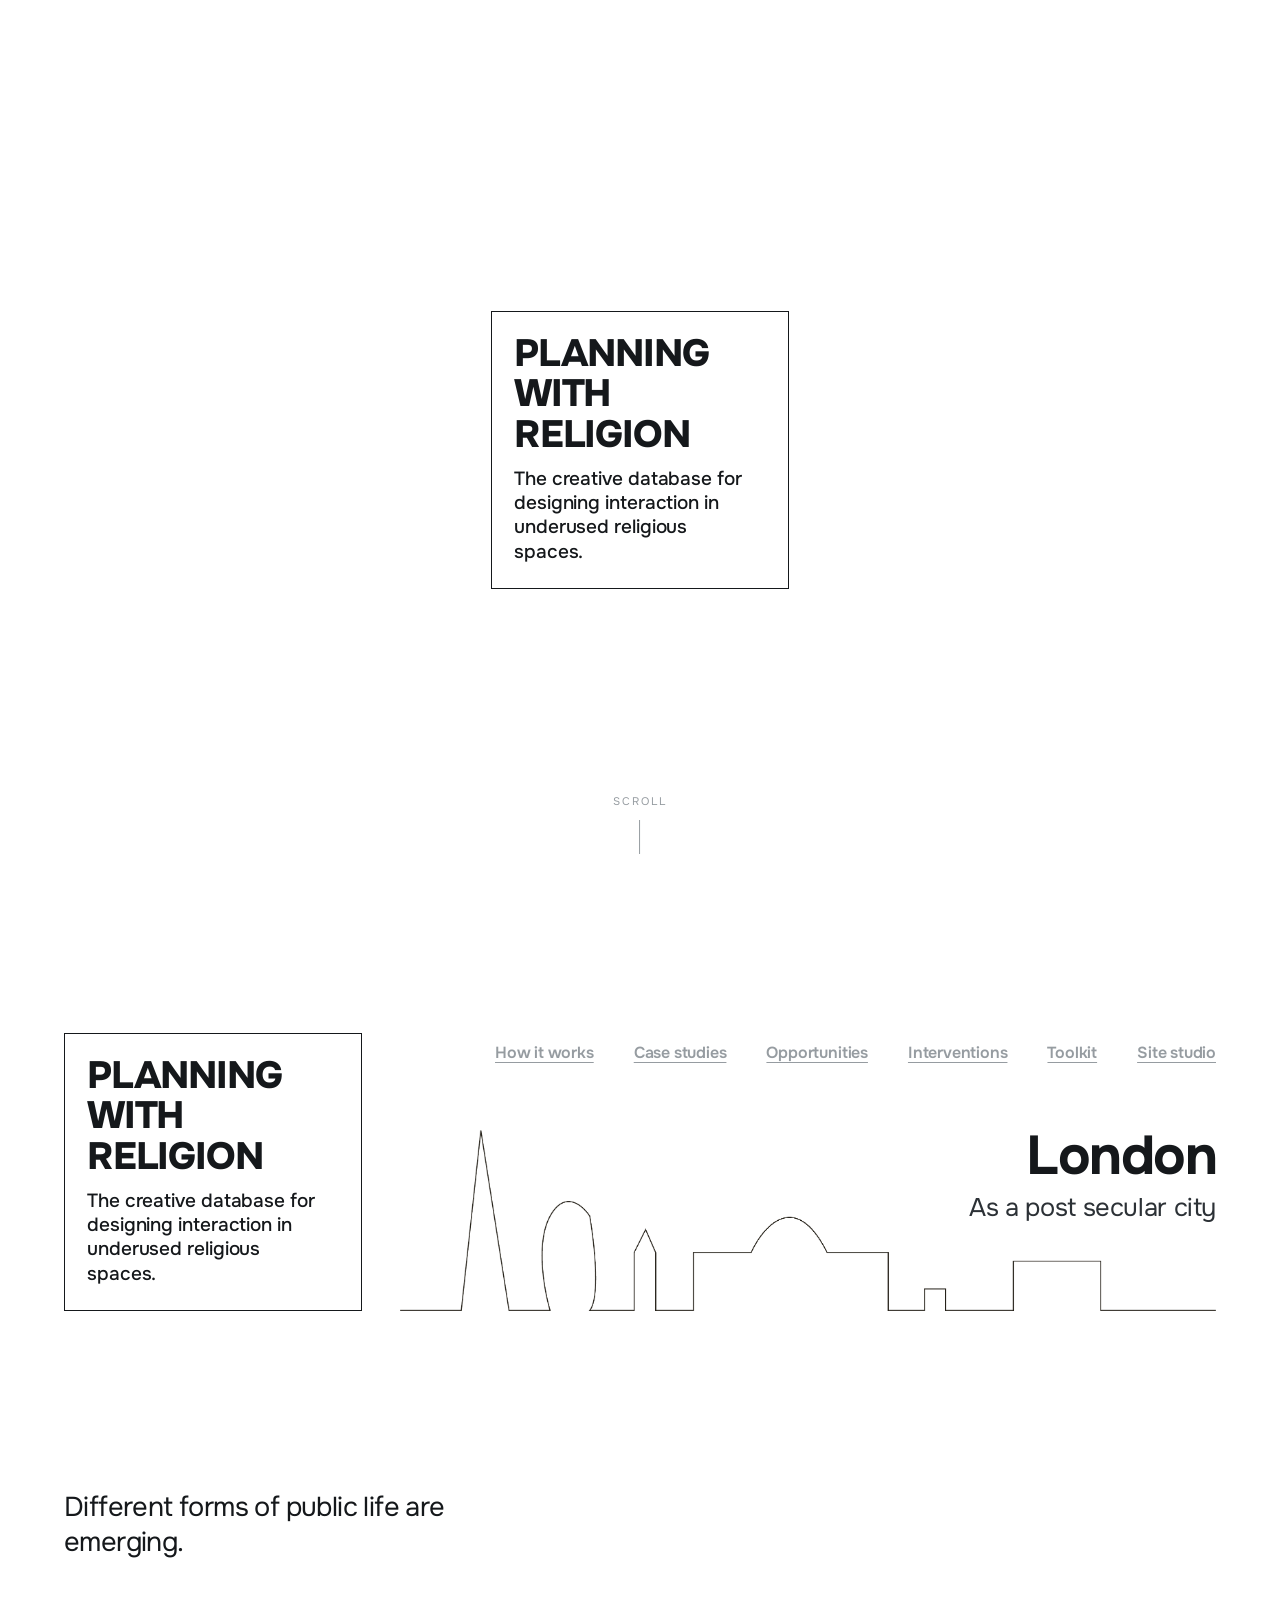
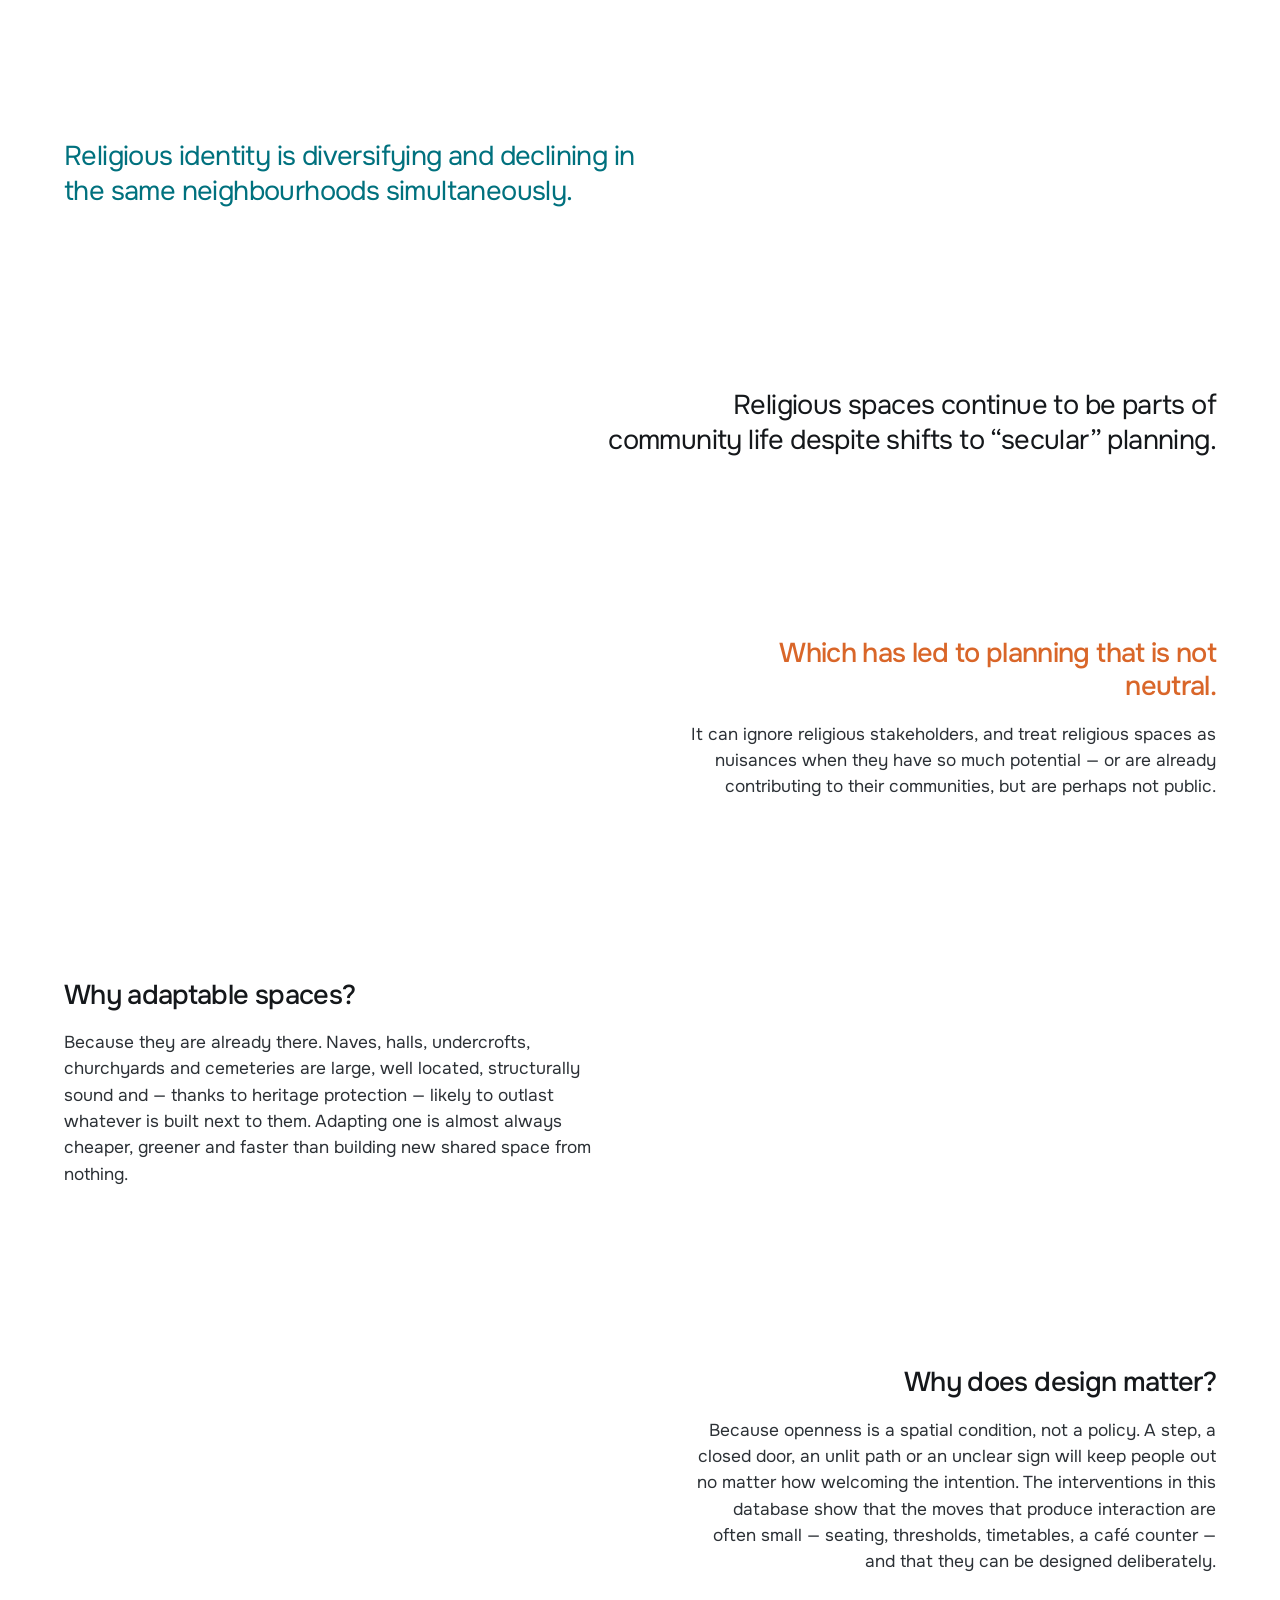
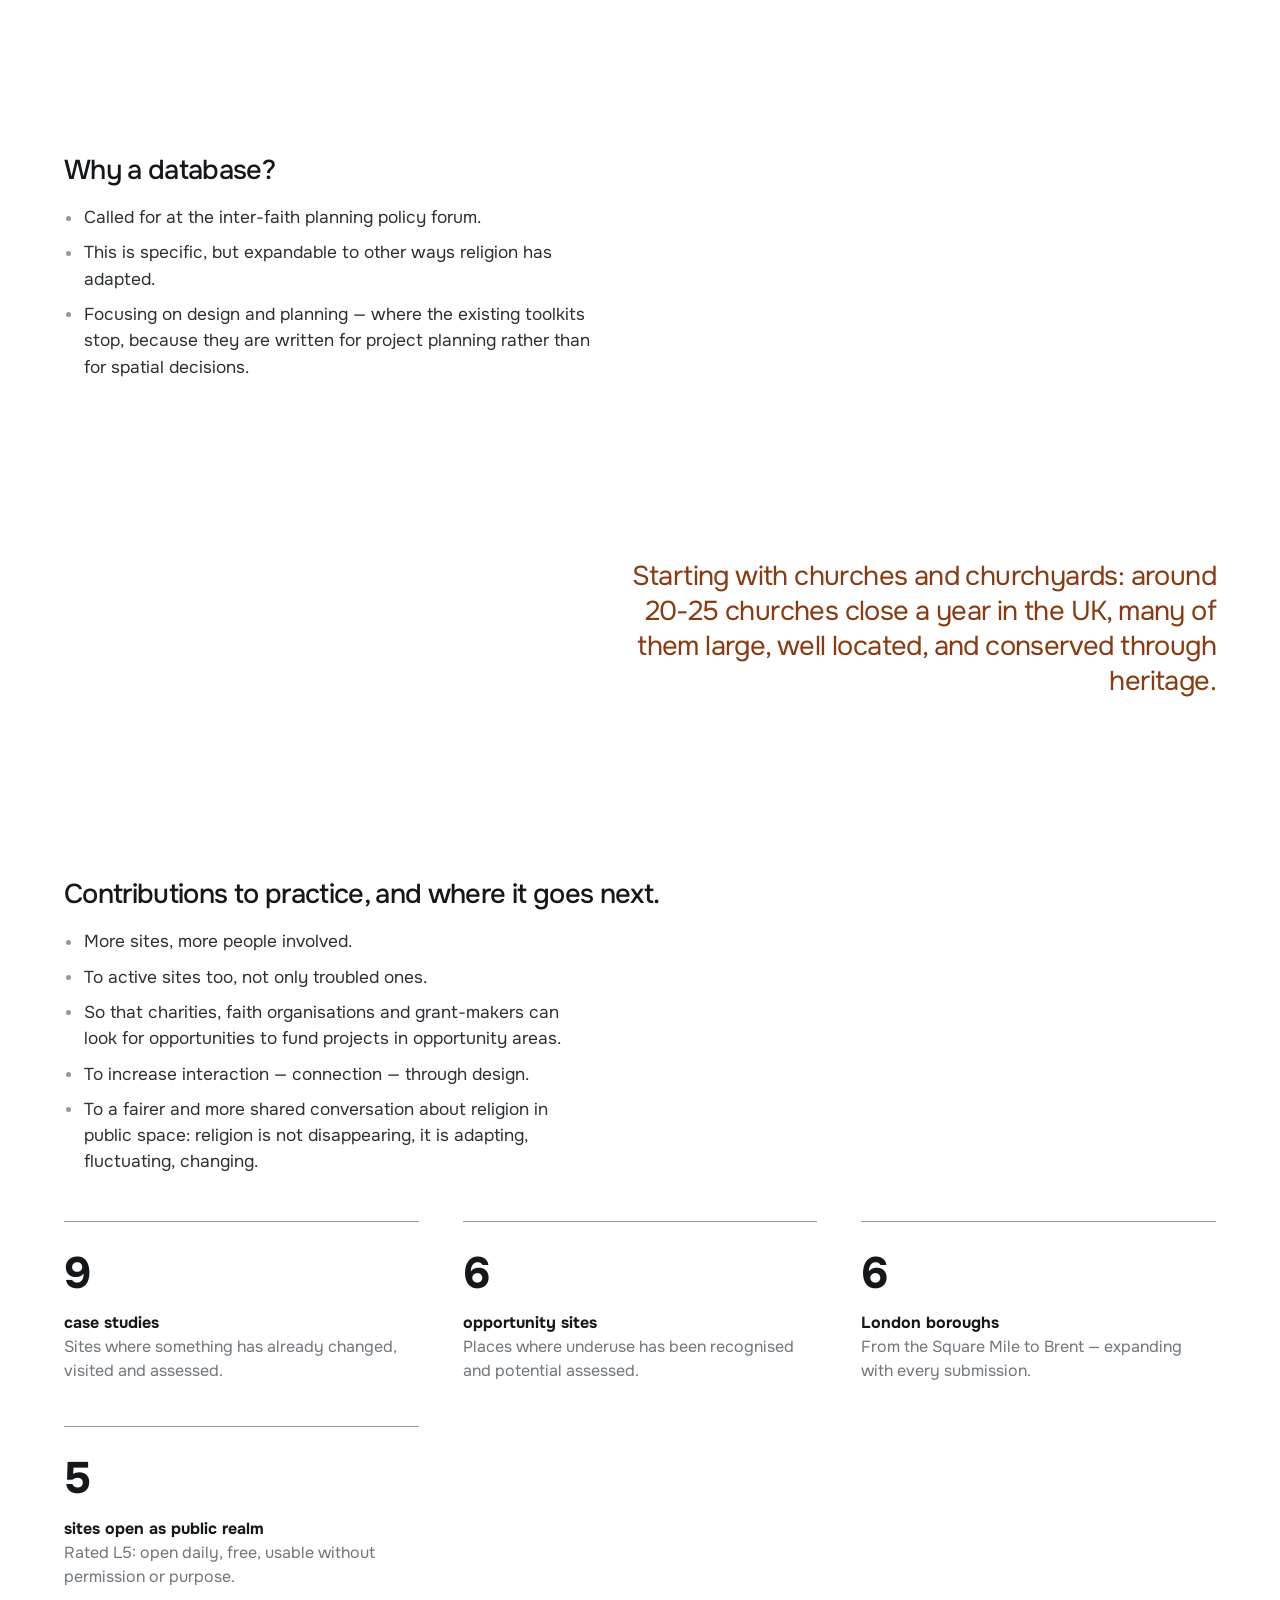
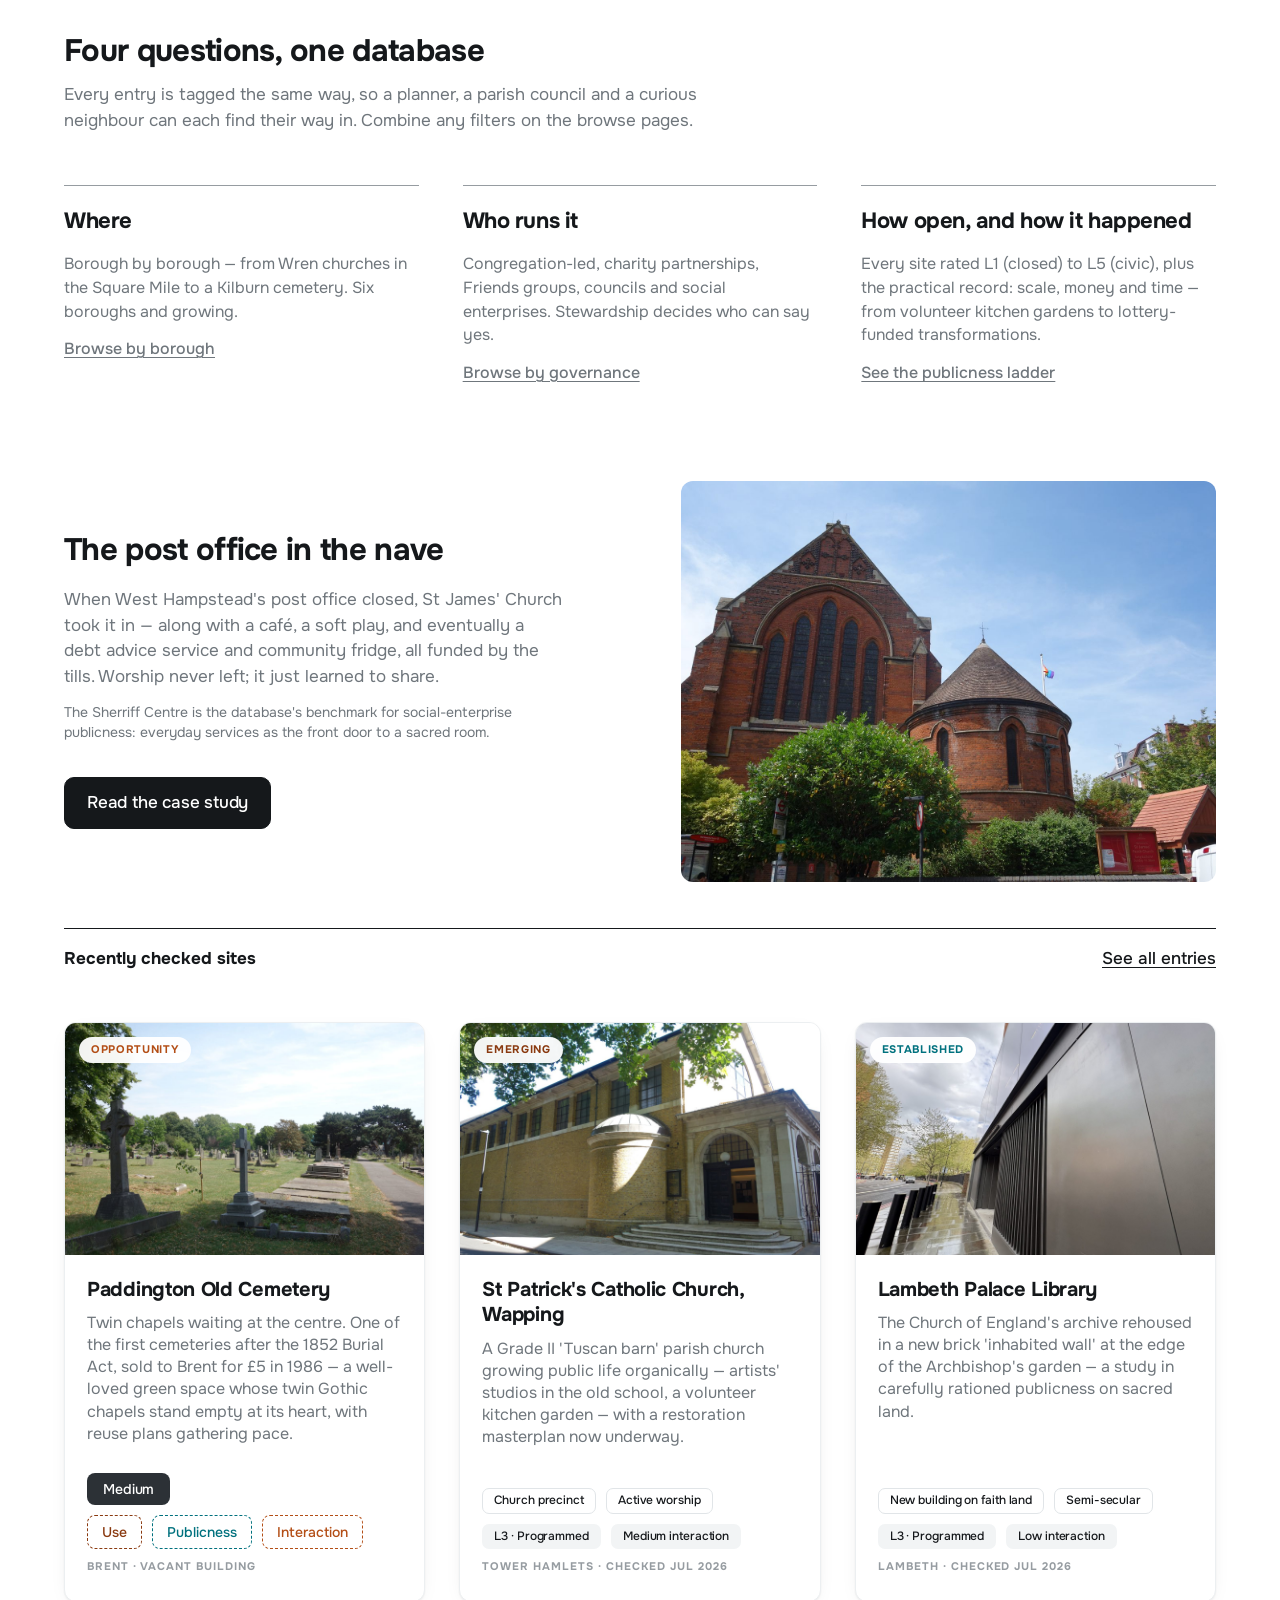
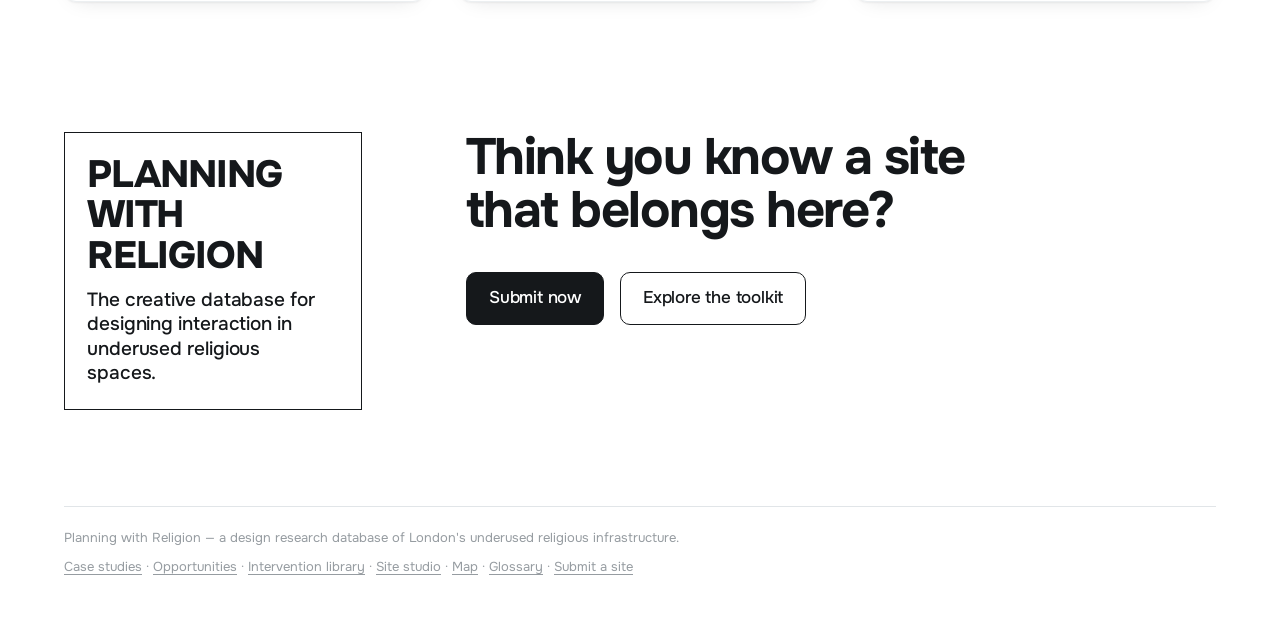
==== commit 5a90f7d6: "Centred home page" ====
--- a/index.html
+++ b/index.html
@@ -8,7 +8,7 @@
 <link rel="preconnect" href="https://fonts.googleapis.com">
 <link rel="preconnect" href="https://fonts.gstatic.com" crossorigin>
 <link href="https://fonts.googleapis.com/css2?family=Onest:wght@300;400;500;600;700;800&family=Inter:wght@400;500;600;700&display=swap" rel="stylesheet">
-<link rel="stylesheet" href="css/style.css?v=12">
+<link rel="stylesheet" href="css/style.css?v=15">
 </head>
 <body data-page="index.html" data-header-large>
 
@@ -18,7 +18,7 @@
   <section class="splash">
     <div class="mark mark--lg">
       <b>Planning<br>with<br>Religion</b>
-      <span>The creative database for designing interaction in underused religious spaces.</span>
+      <span>The creative database for<br>designing interaction in<br>underused religious<br>spaces.</span>
     </div>
     <a class="scroll-cue" href="#masthead"
        aria-label="Scroll to the menu and the rest of the page"><span>Scroll</span><i></i></a>
@@ -204,10 +204,10 @@
 
 </main>
 
-<script src="js/data.js?v=12"></script>
-<script src="js/detail-data.js?v=12"></script>
-<script src="js/photos.js?v=12"></script>
-<script src="js/ui.js?v=12"></script>
+<script src="js/data.js?v=15"></script>
+<script src="js/detail-data.js?v=15"></script>
+<script src="js/photos.js?v=15"></script>
+<script src="js/ui.js?v=15"></script>
 <script>
 document.addEventListener("DOMContentLoaded", () => {
   const boroughs  = new Set(SITES.map(s => s.borough)).size;
--- a/css/style.css
+++ b/css/style.css
@@ -136,11 +136,17 @@
 .rule-link:hover { color: var(--red); text-decoration-color: var(--red); }
 
 /* --------------------------------------------------- 5. the mark (boxed wordmark) */
+/* One design, drawn at different sizes. Everything is in em, and the box's
+   font-size is 1% of its width, so setting --mark-w scales the whole mark
+   in proportion: the same padding, the same type ratio and — with the fixed
+   line breaks in the tagline — the same four lines everywhere it appears. */
 .mark {
+  --mark-w: 148px;
   display: block;
-  width: 136px;
-  min-height: 128px;
-  padding: 11px 12px 12px;
+  width: var(--mark-w);
+  font-size: calc(var(--mark-w) / 100);
+  min-height: 90.3em;
+  padding: 7.4em 7.4em 8em;
   border: 1px solid currentColor;
   color: var(--ink);
   text-decoration: none;
@@ -152,19 +158,20 @@
 }
 .mark b {
   display: block;
-  font-size: 15px;
+  font-size: 12.75em;
   font-weight: 800;
-  line-height: 1.2;
-  letter-spacing: -.025em;
+  line-height: 1.06;
+  letter-spacing: -.032em;
   text-transform: uppercase;
 }
 .mark span {
   display: block;
-  margin-top: 5px;
-  font-size: 9.5px;
+  margin-top: .63em;
+  font-size: 6.38em;
   font-weight: 500;
-  line-height: 1.22;
+  line-height: 1.28;
   letter-spacing: -.005em;
+  white-space: nowrap;                      /* breaks come from the markup only */
 }
 .mark::after {                              /* colour wash on hover */
   content: "";
@@ -178,9 +185,7 @@
 a.mark:hover::after, a.mark:active::after, a.mark:focus-visible::after { transform: scaleY(1); }
 a.mark:hover, a.mark:active, a.mark:focus-visible { color: var(--ink); }
 
-.mark--lg { width: 298px; min-height: 269px; padding: 22px 22px 24px; }
-.mark--lg b { font-size: 38px; line-height: 1.06; letter-spacing: -.032em; }
-.mark--lg span { margin-top: 12px; font-size: 19px; line-height: 1.28; }
+.mark--lg { --mark-w: 298px; }
 
 .mark--inverse { color: #fff; }
 .mark--inverse::after { background: var(--cerulean); }
@@ -189,9 +194,7 @@
 a.mark.mark--inverse:focus-visible { color: #fff; }   /* stays white over the photo */
 
 @media (max-width: 640px) {
-  .mark--lg { width: 232px; min-height: 212px; padding: 16px; }
-  .mark--lg b { font-size: 29px; }
-  .mark--lg span { font-size: 15px; }
+  .mark--lg { --mark-w: 232px; }
 }
 
 /* --------------------------------------------------- 6. header */
@@ -205,10 +208,15 @@
 .site-nav {
   display: flex;
   flex: 1;
+  flex-wrap: wrap;
   justify-content: flex-end;
-  gap: 70px;
+  gap: 14px 70px;
+  min-width: 0;                             /* never push past the wrap's right edge */
   padding-top: 8px;
 }
+/* beside the large landing wordmark there is less room: tighter spacing, and the
+   links wrap onto a second line rather than running off the right of the page */
+.head-row--large .site-nav { column-gap: 40px; }
 .site-nav a {
   font-size: 1rem;
   font-weight: 600;
@@ -242,7 +250,7 @@
 .head-row--inverse .site-nav a:hover { color: var(--buff); text-decoration-color: var(--buff); }
 .head-row--inverse .nav-toggle { color: #fff; }
 
-@media (max-width: 1080px) { .site-nav { gap: 34px; } }
+@media (max-width: 1080px) { .site-nav, .head-row--large .site-nav { column-gap: 34px; } }
 @media (max-width: 900px) {
   :root { --head-top: 52px; }
   .site-nav {
@@ -592,7 +600,6 @@
   place-items: center;
   position: relative;
 }
-.splash .mark--lg { width: 285px; min-height: 271px; }
 .splash .mark--lg::after { transform: scaleY(1); background: var(--paper); }
 .scroll-cue {
   position: absolute; left: 50%; bottom: 46px; transform: translateX(-50%);
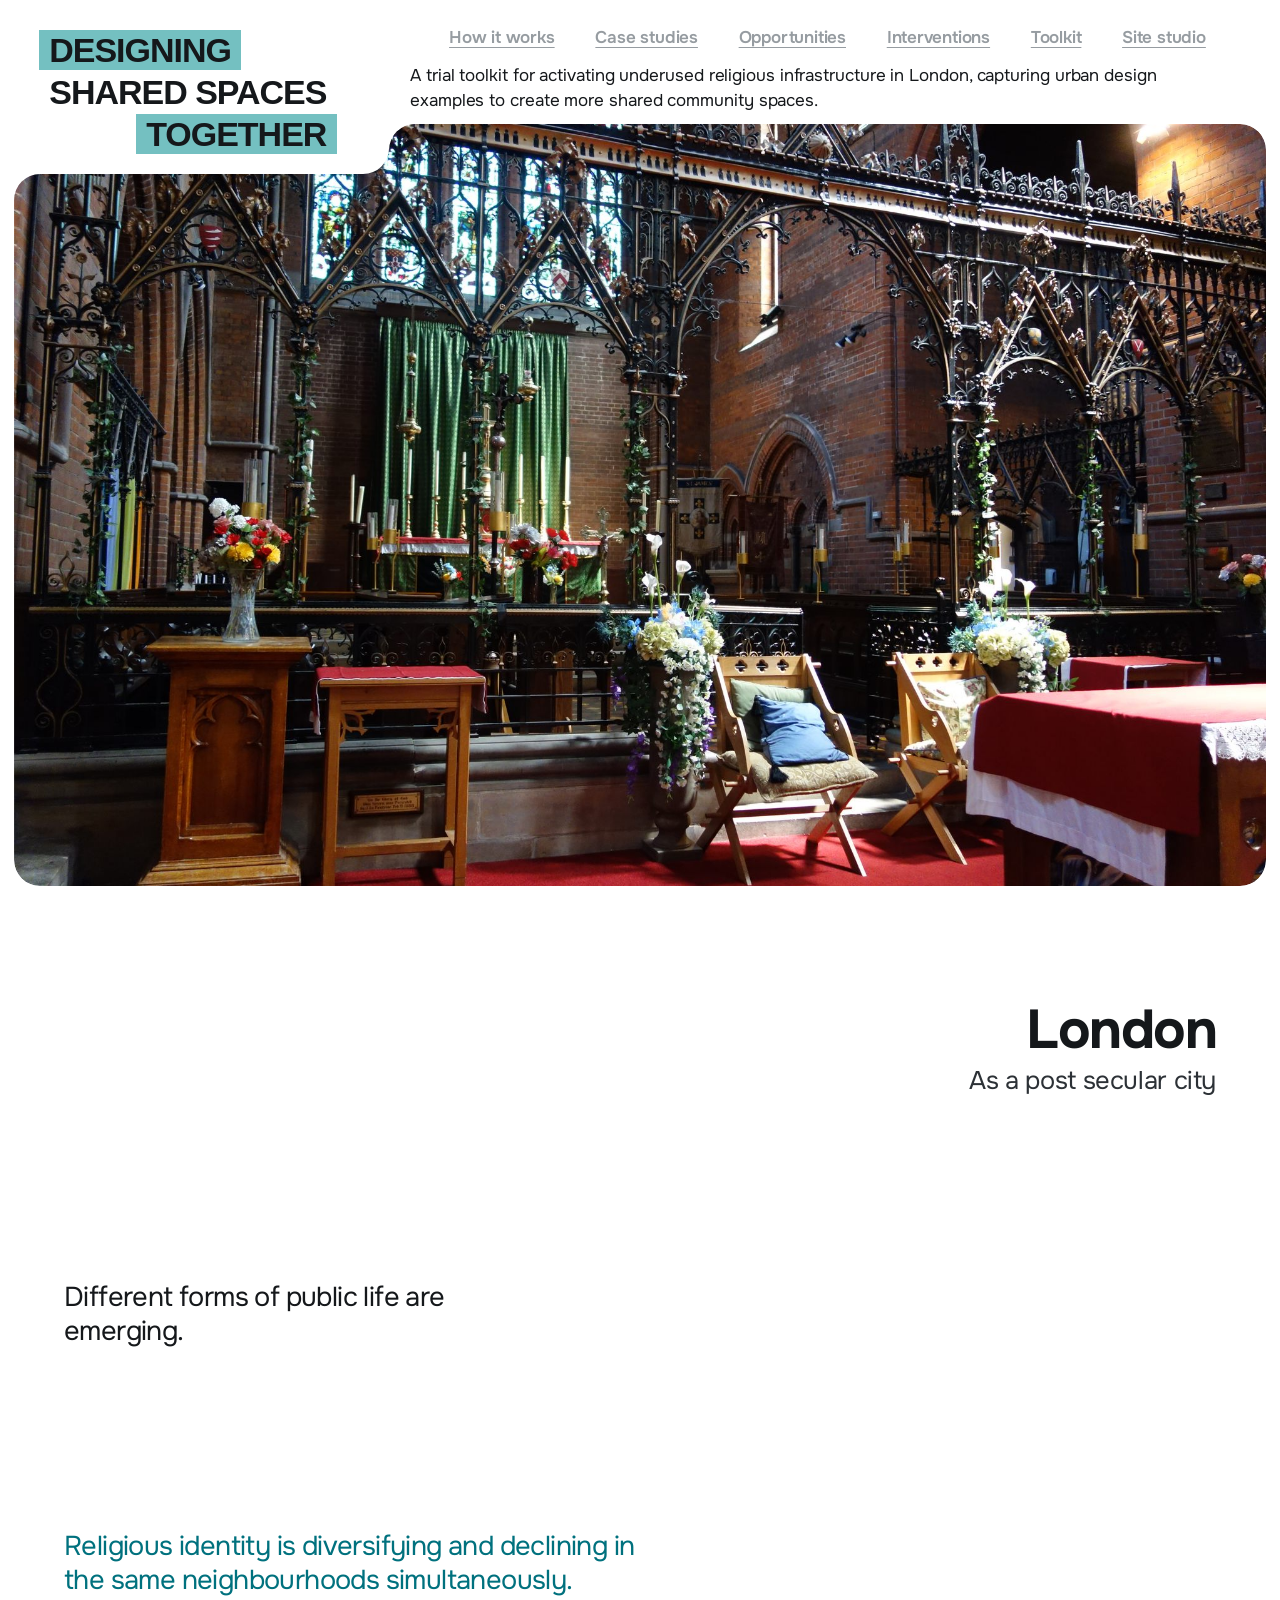
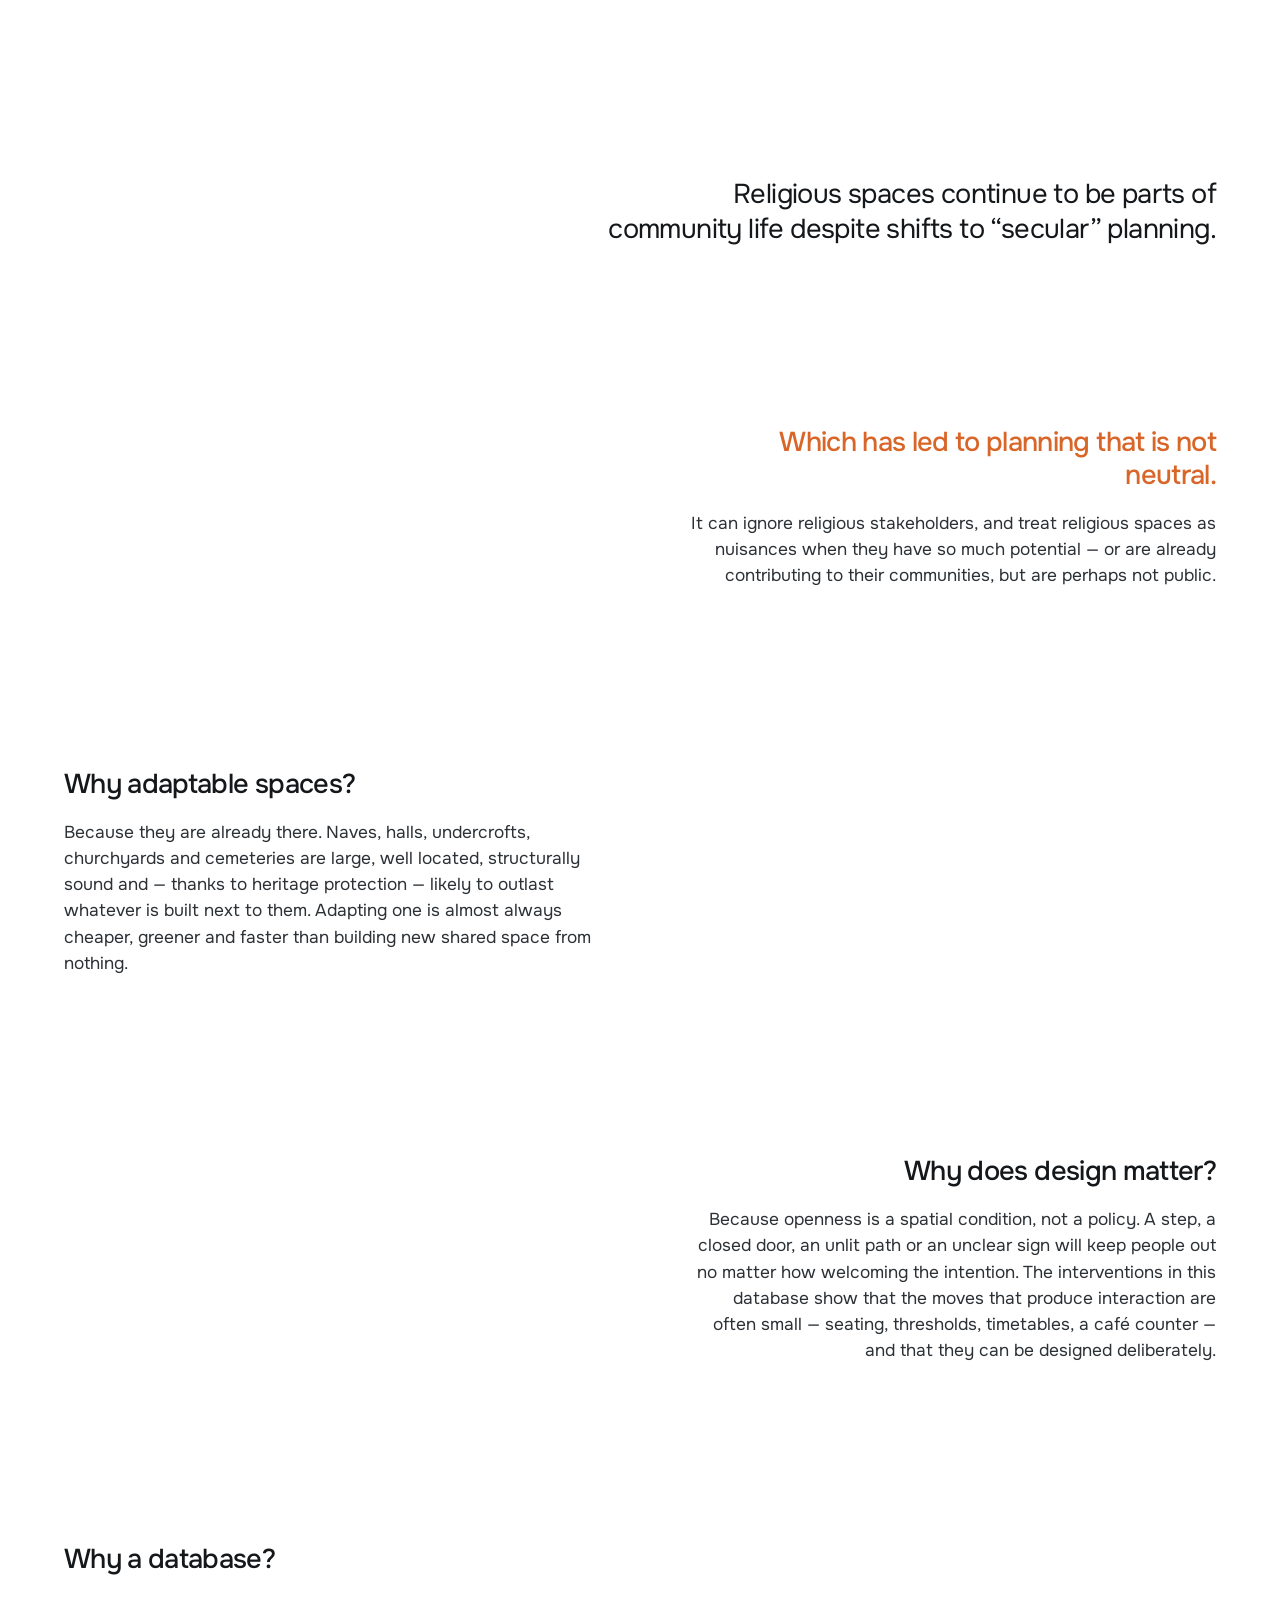
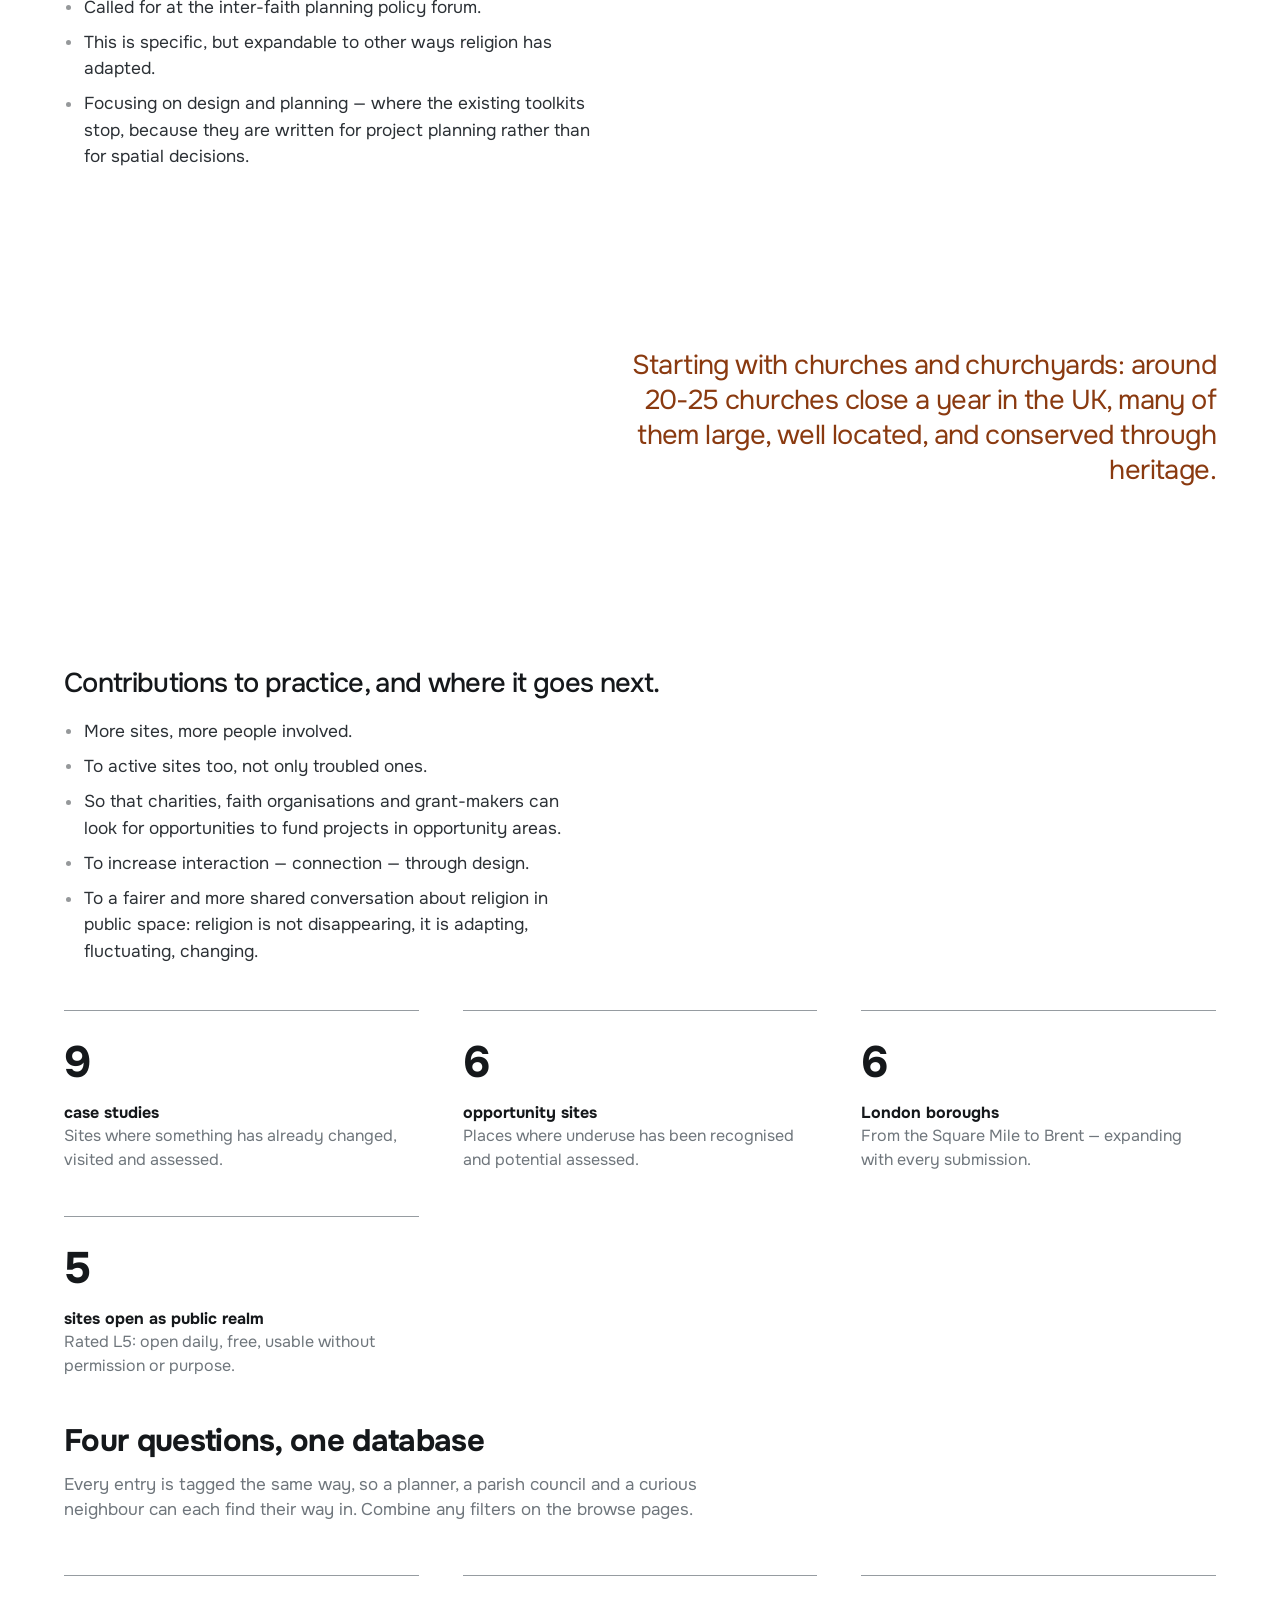
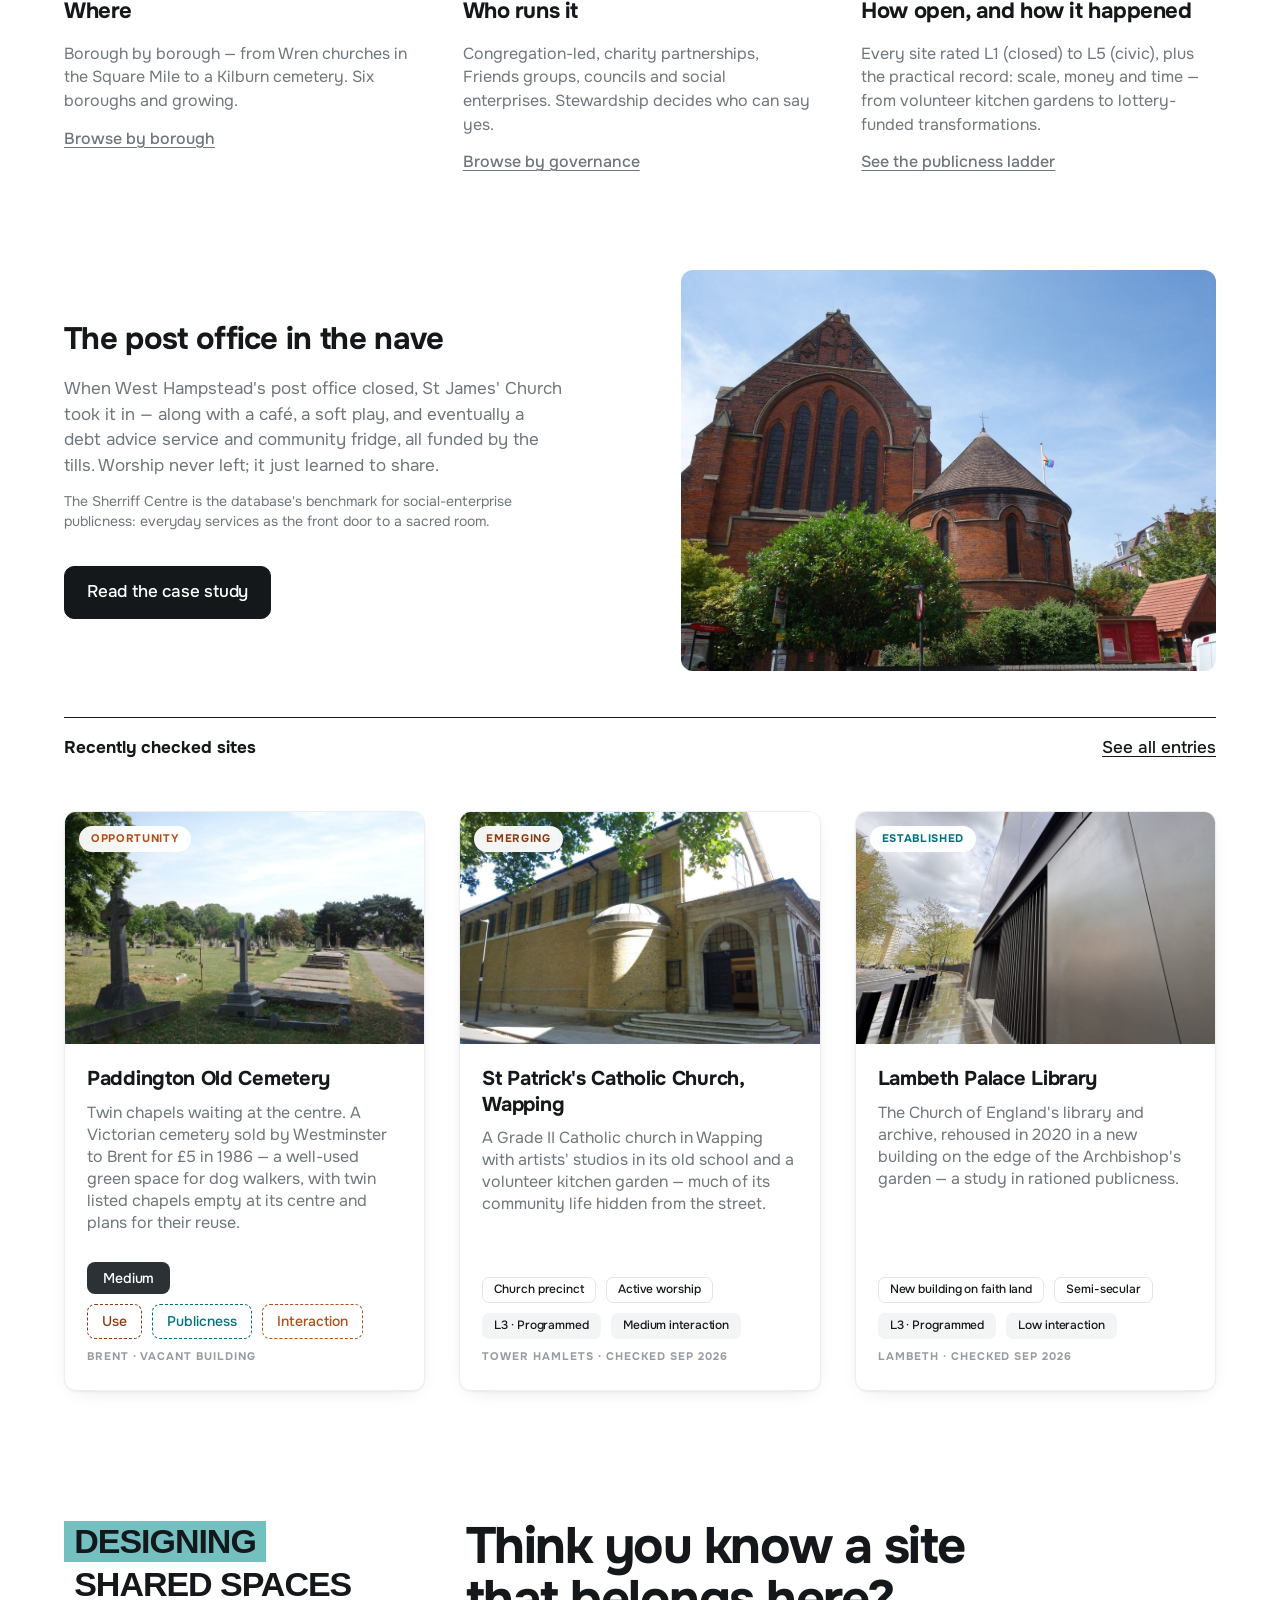
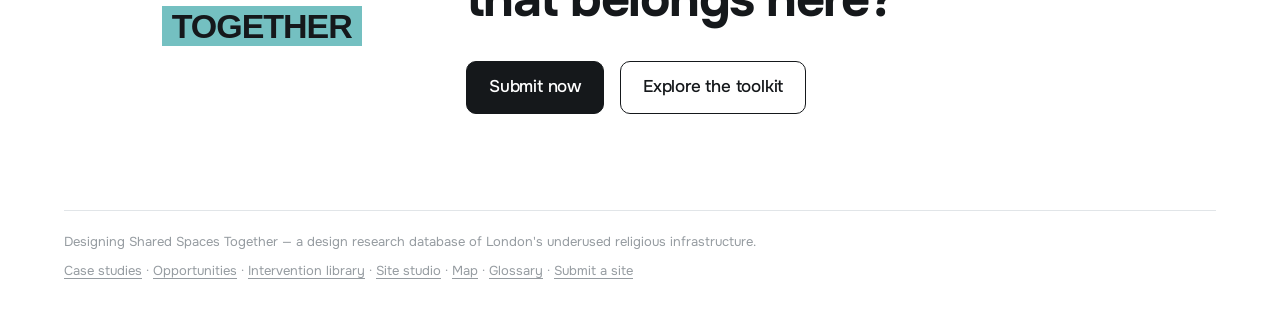
==== commit d8114d63: "Redesign landing page and rebrand as Designing Shared Spaces Together - New landing page: wordmark, " ====
--- a/index.html
+++ b/index.html
@@ -3,38 +3,51 @@
 <head>
 <meta charset="UTF-8">
 <meta name="viewport" content="width=device-width, initial-scale=1">
-<title>Planning with Religion — the creative database for underused religious spaces</title>
+<!-- tab icon embedded, so it shows instantly on every page without a fetch -->
+<link rel="icon" type="image/png" sizes="32x32" href="[data-uri]">
+<link rel="apple-touch-icon" href="apple-touch-icon.png">
+<title>Designing Shared Spaces Together — a trial toolkit for underused religious spaces in London</title>
 <meta name="description" content="A database of case studies and opportunity sites showing how underused religious infrastructure in London becomes shared, public, sociable space.">
 <link rel="preconnect" href="https://fonts.googleapis.com">
 <link rel="preconnect" href="https://fonts.gstatic.com" crossorigin>
 <link href="https://fonts.googleapis.com/css2?family=Onest:wght@300;400;500;600;700;800&family=Inter:wght@400;500;600;700&display=swap" rel="stylesheet">
-<link rel="stylesheet" href="css/style.css?v=15">
+<link rel="stylesheet" href="css/style.css?v=88">
 </head>
-<body data-page="index.html" data-header-large>
+<body data-page="index.html" data-no-header>
 
 <main>
 
-  <!-- ============ landing splash ============ -->
-  <section class="splash">
-    <div class="mark mark--lg">
-      <b>Planning<br>with<br>Religion</b>
-      <span>The creative database for<br>designing interaction in<br>underused religious<br>spaces.</span>
-    </div>
-    <a class="scroll-cue" href="#masthead"
-       aria-label="Scroll to the menu and the rest of the page"><span>Scroll</span><i></i></a>
-  </section>
-
-  <!-- ============ narrative understanding ============ -->
-  <!-- The scroll cue stops here, on the wordmark and the nav, rather than
-       carrying on into the narrative below it. -->
-  <div data-header-slot id="masthead"></div>
+  <!-- ============ landing: wordmark, menu, purpose, photograph ============ -->
+  <section class="landing">
+    <header class="landing-head">
+      <div class="landing-logo">
+        <div class="logo logo--lg" role="img" aria-label="Designing Shared Spaces Together">
+          <span class="logo-l1">Designing</span><span class="logo-l2">Shared Spaces</span><span class="logo-l3">Together</span>
+        </div>
+      </div>
+      <div class="landing-menu">
+        <button class="nav-toggle" aria-expanded="false" aria-controls="mainnav">Menu</button>
+        <nav class="site-nav" id="mainnav" aria-label="Main">
+          <a href="how-it-works.html">How it works</a>
+          <a href="case-studies.html">Case studies</a>
+          <a href="opportunities.html">Opportunities</a>
+          <a href="interventions.html">Interventions</a>
+          <a href="toolkit.html">Toolkit</a>
+          <a href="studio.html">Site studio</a>
+        </nav>
+      </div>
+      <p class="landing-tagline">A trial toolkit for activating underused religious infrastructure in London,
+        capturing urban design examples to create more shared community spaces.</p>
+    </header>
+    <div class="landing-hero">
+      <img src="images/hero/landing.jpg" alt="The chancel of St James' Church, West Hampstead — home of the Sherriff Centre — with its iron screen, flowers and chairs set out on a red carpet." fetchpriority="high">
+    </div>
+  </section>
 
   <section class="narrative" id="why">
     <h1 class="visually-hidden">Why do we need a creative database of case studies?</h1>
 
     <div class="wrap skyline-band">
-      <img src="images/london-skyline.png"
-           alt="Hand-drawn line illustration of the London skyline — the Shard, the Gherkin, a church spire, the dome of St Paul's.">
       <div class="skyline-cap">
         <b>London</b>
         <span>As a post secular city</span>
@@ -204,10 +217,33 @@
 
 </main>
 
-<script src="js/data.js?v=15"></script>
-<script src="js/detail-data.js?v=15"></script>
-<script src="js/photos.js?v=15"></script>
-<script src="js/ui.js?v=15"></script>
+<script>
+/* The photo's outline in one path: rounded outer corners, the cut-out that holds
+   the wordmark, and matching curves where the cut meets the photo — every corner
+   the same radius. Recomputed whenever the photo changes size; on phones there
+   is no cut-out, just rounded corners. */
+(() => {
+  const hero = document.querySelector(".landing-hero");
+  if (!hero || !("ResizeObserver" in window)) return;
+  const draw = () => {
+    const cs = getComputedStyle(hero.closest(".landing"));
+    const w = hero.clientWidth, h = hero.clientHeight;
+    const R = parseFloat(cs.getPropertyValue("--r")) || 26;
+    const T = parseFloat(cs.getPropertyValue("--tab-w")) || 375;
+    const H = parseFloat(cs.getPropertyValue("--tab-h")) || 52;
+    if (window.innerWidth <= 900 || !w) { hero.style.clipPath = ""; return; }
+    hero.style.clipPath = `path("M${T + R} 0H${w - R}A${R} ${R} 0 0 1 ${w} ${R}V${h - R}A${R} ${R} 0 0 1 ${w - R} ${h}` +
+      `H${R}A${R} ${R} 0 0 1 0 ${h - R}V${H + R}A${R} ${R} 0 0 1 ${R} ${H}H${T - R}` +
+      `A${R} ${R} 0 0 0 ${T} ${H - R}V${R}A${R} ${R} 0 0 1 ${T + R} 0Z")`;
+  };
+  new ResizeObserver(draw).observe(hero);
+  draw();
+})();
+</script>
+<script src="js/data.js?v=88"></script>
+<script src="js/detail-data.js?v=88"></script>
+<script src="js/photos.js?v=88"></script>
+<script src="js/ui.js?v=88"></script>
 <script>
 document.addEventListener("DOMContentLoaded", () => {
   const boroughs  = new Set(SITES.map(s => s.borough)).size;
--- a/css/style.css
+++ b/css/style.css
@@ -1,5 +1,5 @@
 /* ==========================================================================
-   PLANNING WITH RELIGION
+   DESIGNING SHARED SPACES TOGETHER
    Design system — built to the Figma frames (1408px artboard).
 
    Layout, spacing and type sizes are transcribed from the Figma.
@@ -33,6 +33,8 @@
   --red:   var(--english-red);
   --green: var(--cerulean);
   --buff:  #F7C6A8;
+  --logo-teal:      #74C0C1;       /* the wordmark blocks */
+  --logo-teal-deep: #5EB1B2;
 
   /* deeper steps of each hue, for white text on colour. The brand values give
      only ~3.6:1 against white; these pass AA at small sizes. */
@@ -135,67 +137,34 @@
 }
 .rule-link:hover { color: var(--red); text-decoration-color: var(--red); }
 
-/* --------------------------------------------------- 5. the mark (boxed wordmark) */
-/* One design, drawn at different sizes. Everything is in em, and the box's
-   font-size is 1% of its width, so setting --mark-w scales the whole mark
-   in proportion: the same padding, the same type ratio and — with the fixed
-   line breaks in the tagline — the same four lines everywhere it appears. */
-.mark {
-  --mark-w: 148px;
-  display: block;
-  width: var(--mark-w);
-  font-size: calc(var(--mark-w) / 100);
-  min-height: 90.3em;
-  padding: 7.4em 7.4em 8em;
-  border: 1px solid currentColor;
+/* --------------------------------------------------- 5. the wordmark */
+/* DESIGNING / SHARED SPACES / TOGETHER — the first and last lines sit on teal
+   blocks, the last one right-aligned. Everything is in em, so --logo-size
+   scales the whole mark. */
+.logo {
+  --logo-size: 1.5rem;
+  display: inline-flex;
+  flex-direction: column;
+  align-items: flex-start;
+  flex: none;
+  font-family: "Helvetica Neue", Helvetica, Arial, sans-serif;   /* as drawn in the design */
+  font-size: var(--logo-size);
+  font-weight: 700;
+  line-height: 1.18;
+  letter-spacing: -.03em;
+  text-transform: uppercase;
   color: var(--ink);
   text-decoration: none;
-  flex: none;
-  position: relative;
-  overflow: hidden;
-  isolation: isolate;
-  transition: color .3s var(--ease);
-}
-.mark b {
-  display: block;
-  font-size: 12.75em;
-  font-weight: 800;
-  line-height: 1.06;
-  letter-spacing: -.032em;
-  text-transform: uppercase;
-}
-.mark span {
-  display: block;
-  margin-top: .63em;
-  font-size: 6.38em;
-  font-weight: 500;
-  line-height: 1.28;
-  letter-spacing: -.005em;
-  white-space: nowrap;                      /* breaks come from the markup only */
-}
-.mark::after {                              /* colour wash on hover */
-  content: "";
-  position: absolute; inset: 0;
-  background: var(--cerulean);
-  transform: scaleY(0);
-  transform-origin: bottom;
-  transition: transform .38s var(--ease);
-  z-index: -1;
-}
-a.mark:hover::after, a.mark:active::after, a.mark:focus-visible::after { transform: scaleY(1); }
-a.mark:hover, a.mark:active, a.mark:focus-visible { color: var(--ink); }
-
-.mark--lg { --mark-w: 298px; }
-
-.mark--inverse { color: #fff; }
-.mark--inverse::after { background: var(--cerulean); }
-a.mark.mark--inverse:hover,
-a.mark.mark--inverse:active,
-a.mark.mark--inverse:focus-visible { color: #fff; }   /* stays white over the photo */
-
-@media (max-width: 640px) {
-  .mark--lg { --mark-w: 232px; }
-}
+}
+.logo span { display: block; padding: 0 .3em; white-space: nowrap; }
+.logo span + span { margin-top: .06em; }
+.logo-l1, .logo-l3 { background: var(--logo-teal); color: var(--ink); transition: background .25s var(--ease); }
+.logo-l3 { align-self: flex-end; }
+a.logo:hover .logo-l1, a.logo:hover .logo-l3, a.logo:focus-visible .logo-l1, a.logo:focus-visible .logo-l3 { background: var(--logo-teal-deep); }
+.logo--lg { --logo-size: 2.125rem; }
+.logo--inverse { color: #fff; }                 /* over a photo: the middle line turns white */
+@media (max-width: 640px) { .logo--lg { --logo-size: 1.875rem; } }
+@media (max-width: 480px) { .logo { --logo-size: 1.25rem; } .head-row { gap: 16px; } }
 
 /* --------------------------------------------------- 6. header */
 .site-header { position: relative; z-index: 40; }
@@ -253,6 +222,7 @@
 @media (max-width: 1080px) { .site-nav, .head-row--large .site-nav { column-gap: 34px; } }
 @media (max-width: 900px) {
   :root { --head-top: 52px; }
+  .head-row { position: relative; }          /* the dropdown lines up under the Menu button */
   .site-nav {
     position: absolute; top: 100%; right: 0;
     flex-direction: column; gap: 14px;
@@ -271,12 +241,12 @@
 }
 
 /* --------------------------------------------------- 7. page head block */
-/* On the Figma the page title sits in the same horizontal band as the
-   wordmark box, its baseline level with the bottom of the box. */
+/* The page title sits beside the wordmark, just below the nav — tucked up
+   into the header band, with clear space under the links. */
 .page-head { position: relative; }
 .page-head .h-page { margin-top: 40px; }
 @media (min-width: 901px) {
-  .page-head .h-page { margin-top: -56px; }
+  .page-head .h-page { margin-top: -32px; }
 }
 
 .utility-row {
@@ -460,7 +430,7 @@
   border-top: 1px solid var(--ink);
   padding-top: 20px;
   display: grid;
-  grid-template-columns: repeat(auto-fit, minmax(212px, 1fr));
+  grid-template-columns: repeat(auto-fit, minmax(min(212px, 100%), 1fr));
   gap: 28px 34px;
   align-items: start;
 }
@@ -476,6 +446,18 @@
   text-decoration: underline; text-underline-offset: 3px;
 }
 .clear-filters:hover { color: var(--red); }
+
+/* "Show N sites" — only needed on phones, where the open panel pushes results far down */
+.rail-done { display: none; }
+@media (max-width: 760px) {
+  .rail-done {
+    display: block; grid-column: 1 / -1; position: sticky; bottom: 14px; z-index: 5;
+    width: 100%; padding: 13px 18px; border: 0; border-radius: 999px;
+    background: var(--ink); color: #fff; font-size: .9375rem; font-weight: 600; cursor: pointer;
+    box-shadow: var(--shadow);
+  }
+}
+.active-chips, [data-results] { scroll-margin-top: 20px; }
 
 .filter-group { padding: 0; }
 .filter-group > h3 { font-size: 1.0625rem; font-weight: 700; letter-spacing: -.015em; }
@@ -553,6 +535,14 @@
   align-items: center;
   margin-top: 96px;
 }
+/* short lines under the page title pointing each kind of reader to their way in;
+   the first split moves up to make room, so the photo stays on the first screen */
+.hiw-ways {
+  margin-top: 10px;
+  font-size: 1.0625rem; line-height: 1.45; text-align: right; color: var(--ink-soft);
+}
+.hiw-ways span { display: block; }   /* one description per line */
+.split--first { margin-top: 16px; }
 .split-copy { max-width: 500px; }
 .split--flip .split-copy { order: 2; margin-left: auto; }
 .split-copy .body-lg { margin-top: 20px; }
@@ -562,6 +552,8 @@
 .split-figure:hover img { transform: scale(1.04); }
 @media (max-width: 900px) {
   .split { grid-template-columns: 1fr; gap: 30px; margin-top: 60px; }
+  .split--first { margin-top: 16px; }
+  .hiw-ways { font-size: .9375rem; line-height: 1.45; }
   .split--flip .split-copy { order: 0; margin-left: 0; }
 }
 
@@ -593,23 +585,80 @@
 .colophon a { text-decoration: underline; text-underline-offset: 3px; }
 .colophon a:hover { color: var(--red); }
 
-/* --------------------------------------------------- 14. landing splash */
-.splash {
-  min-height: 100svh;
+/* --------------------------------------------------- 14. landing */
+/* The first screen: wordmark, menu and one line of purpose above a full-width
+   photograph. The photo's top-left corner is cut away as a tab that holds the
+   wordmark, with rounded inner corners where the cut meets the photo. */
+.landing {
+  --gut: clamp(10px, 1.1vw, 16px);   /* the margin round the photo: left, right and bottom */
+  --tab-w: 375px;          /* width of the cut-out holding the wordmark */
+  --tab-h: 50px;           /* how far the cut-out drops into the photo */
+  --head-h: 124px;         /* photo top on the right-hand side */
+  --r: 26px;               /* photo corner radius — the cut-out uses the same */
+  padding: 0 var(--gut);
+}
+.landing-head {
+  position: relative; z-index: 3;
   display: grid;
-  place-items: center;
+  grid-template-columns: var(--tab-w) minmax(0, 1fr);
+  grid-template-rows: auto 1fr;
+  height: var(--head-h);
+}
+.landing-logo { grid-row: 1 / span 2; padding: 30px 0 0 25px; }
+.landing-menu { grid-column: 2; position: relative; display: flex; padding: 26px 60px 0; }
+.landing-menu .site-nav { flex: 1; flex-wrap: nowrap; justify-content: space-between; gap: 0 24px; padding-top: 0; }
+.landing-menu .site-nav a { font-size: 1.0625rem; }
+.landing-tagline {
+  grid-column: 2;
+  padding: 13px 50px 0 21px;
+  font-size: 1.0625rem; line-height: 1.47; letter-spacing: -.005em; color: var(--ink);
+}
+.landing-hero {
   position: relative;
-}
-.splash .mark--lg::after { transform: scaleY(1); background: var(--paper); }
-.scroll-cue {
-  position: absolute; left: 50%; bottom: 46px; transform: translateX(-50%);
-  display: flex; flex-direction: column; align-items: center; gap: 10px;
-  font-size: .6875rem; letter-spacing: .18em; text-transform: uppercase; color: var(--muted-2);
-  text-decoration: none;
-}
-.scroll-cue:hover { color: var(--red); }
-.scroll-cue i { display: block; width: 1px; height: 34px; background: currentColor; animation: cue 2.4s var(--ease) infinite; transform-origin: top; }
-@keyframes cue { 0%,100% { transform: scaleY(.3); opacity: .35; } 50% { transform: scaleY(1); opacity: 1; } }
+  /* fills the rest of the screen, so the whole first view fits without scrolling */
+  height: max(420px, calc(100svh - var(--head-h) - var(--gut)));
+  margin-bottom: var(--gut);
+  /* the wordmark's cut-out is drawn by a clip path set in index.html,
+     from the photo's size, so the outline is one continuous curve */
+}
+/* the photo carries the rounded corners itself, so the box has no clipped edge
+   left to show as a hairline inside the cut-out */
+.landing-hero > img { position: absolute; inset: 0; width: 100%; height: 100%; object-fit: cover; object-position: 50% 39%; border-radius: var(--r); background: var(--ink-wash); }   /* crop 39% from the top, 61% from the bottom: the chairs stay in, with more of the screen above */
+
+@media (max-width: 1199px) {
+  .landing { --tab-w: 320px; }
+  .landing-logo { padding: 28px 0 0 20px; }
+  .landing-logo .logo--lg { --logo-size: 1.875rem; }
+  .landing-menu { padding: 26px 32px 0 36px; }
+  .landing-menu .site-nav a, .landing-tagline { font-size: 1rem; }
+  .landing-tagline { padding: 11px 32px 0 16px; }
+}
+/* small laptops and tablets in landscape: the six links no longer fit on one
+   line, so they fold into the Menu button while the cut-out layout stays */
+@media (min-width: 901px) and (max-width: 1099px) {
+  .landing-menu { justify-content: flex-end; padding-top: 22px; }
+  .landing-menu .nav-toggle { display: block; }
+  .landing-menu .site-nav {
+    position: absolute; top: calc(100% + 6px); right: 32px; z-index: 10;
+    display: none; flex: none; flex-direction: column; justify-content: flex-start; gap: 14px;
+    padding: 20px 26px; text-align: right;
+    background: var(--paper-pure); border: 1px solid var(--hair); border-radius: var(--radius); box-shadow: var(--shadow);
+  }
+  .landing-menu .site-nav.open { display: flex; }
+  .landing-tagline { padding-top: 8px; }
+}
+/* phones and small tablets: wordmark and Menu on one row, the line of
+   purpose below, then the photo with plain rounded corners */
+@media (max-width: 900px) {
+  .landing-head { grid-template-columns: minmax(0, 1fr) auto; grid-template-rows: auto auto; height: auto; padding-top: 28px; }
+  .landing-logo { grid-row: auto; padding: 0; }
+  .landing-logo .logo--lg { --logo-size: 1.625rem; }
+  .landing-menu { padding: 0; align-items: flex-start; }
+  .landing-menu .site-nav { flex: none; gap: 14px; padding: 20px 26px; justify-content: flex-start; }   /* back to the dropdown */
+  .landing-tagline { grid-column: 1 / -1; padding: 20px 0 22px; }
+  .landing-hero { --r: 20px; height: auto; aspect-ratio: 3 / 2; }   /* phones: the whole photo, it already fits */
+}
+@media (max-width: 480px) { .landing-logo .logo--lg { --logo-size: 1.375rem; } }
 
 /* --------------------------------------------------- 15. narrative page */
 .narrative { padding-top: 40px; }
@@ -625,24 +674,9 @@
 .statement--red   { color: var(--red); }
 .statement--green { color: var(--green-ink); }
 .statement--buff  { color: var(--buff-ink); }
-/* the hand-drawn skyline is part of the masthead: it rises beside the wordmark
-   box, its ground line level with the box's bottom edge, with the "London"
-   title standing in the sky on the right.
-   image ratio 2373 x 525 → height = width x .2212; the negative margin lifts
-   the drawing so its baseline meets the box bottom (header 133px top + 271px
-   box, minus the narrative's 40px padding). */
-.skyline-band {
-  position: relative;
-  padding-left: 336px;                      /* clears the 298px box + gap */
-  margin-top: calc(-40px - (min(var(--wrap), 100vw - 96px) - 336px) * .2212);
-  pointer-events: none;
-}
-.skyline-band img {
-  width: 100%;
-  height: auto;
-  mix-blend-mode: multiply;
-}
-.skyline-cap { position: absolute; right: 0; top: 0; text-align: right; }
+/* the "London" title opens the narrative below the landing photograph */
+.skyline-band { margin-top: clamp(24px, 5vw, 72px); }
+.skyline-cap { text-align: right; }
 .skyline-cap b {
   display: block;
   font-size: clamp(2.375rem, 4.26vw, 3.75rem);
@@ -657,10 +691,7 @@
   letter-spacing: -.015em;
   color: var(--ink-soft);
 }
-@media (max-width: 900px) {
-  .skyline-band { margin-top: 48px; padding-left: 0; }
-  .skyline-cap { position: static; margin-bottom: 20px; }
-}
+@media (max-width: 900px) { .skyline-band { margin-top: 32px; } }
 
 .narrative-row { margin-top: clamp(80px, 14vw, 200px); }
 .narrative-row:first-child { margin-top: clamp(110px, 25vw, 360px); }
@@ -686,8 +717,8 @@
 
 .detail-hero {
   position: relative;
-  margin: 100px 64px 0;
-  min-height: 852px;
+  min-height: 100vh;
+  min-height: 100svh;
   overflow: hidden;
   display: flex;
   flex-direction: column;
@@ -705,21 +736,6 @@
 .hero-title h1 { font-size: 2rem; font-weight: 700; letter-spacing: -.025em; line-height: 1.1; text-align: right; }
 .hero-title .addr { margin-top: 3px; font-size: 1.25rem; line-height: 1.2; text-align: right; color: rgba(255,255,255,.95); }
 
-/* the annotated boxes, placed as % of the hero exactly as drawn */
-.hero-annos { position: absolute; inset: 0; z-index: 1; pointer-events: none; }
-.anno {
-  position: absolute; pointer-events: auto;
-  border: 1px solid rgba(255,255,255,.92);
-  display: grid; place-items: center;
-  font-size: .8125rem; font-weight: 500; letter-spacing: -.005em; line-height: 1.1;
-  color: #fff; text-align: center; padding: 2px 6px;
-  transition: background .3s var(--ease), border-color .3s var(--ease);
-}
-.anno:hover { background: rgba(255,255,255,.16); border-color: #fff; }
-.anno[data-kind="green"]:hover { background: rgba(0,147,165,.55); }
-.anno[data-kind="buff"]:hover  { background: rgba(247,198,168,.55); color: var(--buff-text); }
-.anno[data-kind="red"]:hover   { background: rgba(217,102,41,.5); }
-
 .hero-tags { margin-top: auto; padding: 40px 0 47px; position: relative; z-index: 2; }
 .hero-tags h2 { font-size: 1.875rem; font-weight: 700; letter-spacing: -.025em; line-height: 1; margin-bottom: 21px; }
 .tag-groups { display: grid; grid-template-columns: 378px 540px; column-gap: 16px; }
@@ -733,13 +749,7 @@
 }
 @media (max-width: 1000px) { .tag-groups { grid-template-columns: 1fr; row-gap: 22px; } }
 
-/* on narrow screens the boxes can't sit on the photo, so they become a list */
-.anno-list { display: none; position: relative; z-index: 2; }
-.anno-list h3 { font-size: .9375rem; font-weight: 400; color: rgba(255,255,255,.85); margin-bottom: 12px; }
 @media (max-width: 760px) {
-  .detail-hero { margin: 60px 12px 0; min-height: 560px; }
-  .hero-annos { display: none; }
-  .anno-list { display: block; margin-top: 40px; }
   .detail-hero .wrap, .detail-hero .d-wrap { width: min(var(--wrap), 100% - 40px); }
   .tag-pill { min-width: 0; }
 }
@@ -814,7 +824,10 @@
   .ov-map { margin: 22px 0 0; min-height: 260px; }
   .ov-links { padding-top: 18px; }
 }
-@media (max-width: 520px) { .ov-axes { grid-template-columns: 1fr; row-gap: 20px; } }
+@media (max-width: 520px) {
+  .ov-axes { grid-template-columns: 1fr; row-gap: 20px; }
+  .link-pill { height: auto; min-height: 26px; padding: 5px 18px; white-space: normal; line-height: 1.25; }
+}
 
 /* ---- gallery */
 .gallery { display: grid; grid-template-columns: 1fr 1fr; gap: 34px; }
@@ -823,15 +836,13 @@
 .gallery figure:hover img { transform: scale(1.04); }
 @media (max-width: 760px) { .gallery { grid-template-columns: 1fr; gap: 18px; } }
 
-/* ---- the middle band: photo + process | uses, timetable, context + site analysis */
+/* ---- the middle band: photo + process | uses, timetable, context */
 .detail-cols { display: grid; grid-template-columns: 466px minmax(0, 1fr); gap: 42px; align-items: stretch; margin-top: 31px; }
 .col-left, .col-right { display: flex; flex-direction: column; min-width: 0; }
 .col-left { gap: 40px; }
 .col-right { gap: 28px; }
 .col-left .proc { flex: 1; }
-.col-right .duo { flex: 1; display: grid; grid-template-columns: 1fr 1fr; gap: 21px; }
 @media (max-width: 980px) { .detail-cols { grid-template-columns: 1fr; } }
-@media (max-width: 560px) { .col-right .duo { grid-template-columns: 1fr; } }
 
 .fig-3 { position: relative; margin: 0; border-radius: var(--radius-lg); overflow: hidden; aspect-ratio: 466/310; background: var(--ink-wash); }
 .fig-3 img { width: 100%; height: 100%; object-fit: cover; }
@@ -853,7 +864,7 @@
 
 .uses { padding: 24px 24px 22px 25px; }
 .uses-rows { margin-top: 12px; display: grid; gap: 12px; }
-.uses-row { display: flex; gap: 13px; }
+.uses-row { display: flex; flex-wrap: wrap; gap: 13px; }   /* rows are sized for the full panel; wrap when it is narrower */
 .uses-row .use-pill { flex: 1 1 0; min-width: max-content; }
 .uses-row.is-single .use-pill { flex: 0 0 auto; }
 .use-pill {
@@ -865,7 +876,12 @@
   transition: transform .2s var(--ease), border-color .2s var(--ease), background .2s var(--ease);
 }
 .use-pill:hover { transform: translateY(-2px); border-color: var(--buff); background: var(--buff); color: var(--buff-text); }
-@media (max-width: 700px) { .uses-row { flex-wrap: wrap; } .uses-row .use-pill { min-width: 0; } }
+@media (max-width: 700px) {
+  .uses-row { flex-wrap: wrap; }
+  .uses-row .use-pill { flex: 0 1 auto; min-width: 0; max-width: 100%; }
+  /* long names like "Educational and wellbeing classes" wrap rather than run off the screen */
+  .use-pill { height: auto; min-height: 40px; padding: 8px 20px; border-radius: 20px; white-space: normal; text-align: center; line-height: 1.2; }
+}
 
 .timetable { margin-top: 10px; overflow-x: auto; }
 .timetable table { width: 100%; min-width: 560px; border-collapse: collapse; table-layout: fixed; }
@@ -881,22 +897,16 @@
 .tt-bar--accent { background: var(--buff); border-color: var(--buff); color: var(--buff-text); }
 .tt-bar--quiet { background: transparent; border-style: dashed; color: var(--muted-2); }
 
-.ctx { padding: 0; overflow: hidden; display: flex; flex-direction: column; }
-.ctx-fig { margin: 0; aspect-ratio: 327/218; background: var(--ink-wash); flex: none; }
+.ctx { flex: 1; padding: 0; overflow: hidden; display: grid; grid-template-columns: 1fr 1fr; }
+.ctx-fig { margin: 0; min-height: 218px; background: var(--ink-wash); }
+@media (max-width: 560px) { .ctx { grid-template-columns: 1fr; } .ctx-fig { aspect-ratio: 327/218; min-height: 0; } }
 .ctx-fig img { width: 100%; height: 100%; object-fit: cover; }
 .ctx-body { padding: 17px 22px 26px; }
 .ctx-body p { margin-top: 50px; font-size: .78rem; line-height: 1.4; color: var(--ink); }
-.sa { padding: 22px 22px 24px; display: flex; flex-direction: column; }
-.sa-svg { width: 100%; height: auto; margin-top: 20px; display: block; }
-.sa-lbl { font-size: 9.5px; font-weight: 600; fill: var(--ink); }
-.sa-key { margin-top: 16px; display: grid; gap: 6px; font-size: .75rem; color: var(--ink-soft); }
-.sa-key li { display: flex; align-items: center; gap: 8px; }
-.sa-key i { width: 16px; height: 11px; border: 1.2px solid; border-radius: 2px; flex: none; }
-.sa-empty { margin-top: 16px; font-size: .8125rem; color: var(--muted); }
 
 /* ---- the two analysis tables */
 .analysis { display: grid; grid-template-columns: minmax(0, 1fr) 293px; gap: 22px; margin-top: 20px; }
-@media (max-width: 900px) { .analysis { grid-template-columns: 1fr; } }
+@media (max-width: 900px) { .analysis { grid-template-columns: minmax(0, 1fr); } }
 .analysis table { width: 100%; border-collapse: collapse; }
 .analysis th { text-align: left; font-size: 1.0625rem; font-weight: 700; letter-spacing: -.015em; padding-bottom: 10px; }
 .analysis td { padding: 7px 14px 7px 0; vertical-align: middle; font-size: .78rem; }
@@ -907,7 +917,16 @@
 .analysis-notes h4 { font-size: 1.0625rem; font-weight: 700; margin-bottom: 14px; }
 .analysis-notes p { font-size: .78rem; line-height: 1.4; color: var(--ink); }
 @media (max-width: 900px) { .analysis-notes { border-left: 0; border-top: 1px solid rgba(21,24,27,.16); padding-left: 0; padding-top: 20px; } }
-@media (max-width: 700px) { .analysis td:first-child, .analysis td:nth-child(2) { width: auto; white-space: normal; } }
+/* on phones a three-column table can't fit, so each row stacks:
+   dimension and rating on one line, the reason beneath */
+@media (max-width: 700px) {
+  .analysis thead { display: none; }
+  .analysis table, .analysis tbody { display: block; }
+  .analysis tr { display: grid; grid-template-columns: minmax(0, 1fr) auto; align-items: center; gap: 6px 12px; padding: 10px 0; border-bottom: 1px solid rgba(21,24,27,.1); }
+  .analysis td { padding: 0; }
+  .analysis td:first-child, .analysis td:nth-child(2) { width: auto; white-space: normal; }
+  .analysis td:last-child { grid-column: 1 / -1; }
+}
 .overall-row { display: flex; align-items: center; justify-content: center; gap: 26px; margin-top: 14px; }
 .overall-row .lbl { font-size: 1rem; font-weight: 500; }
 .overall-row .rate { min-width: 148px; }
@@ -924,29 +943,36 @@
 .bar + .bar { margin-top: 12px; }
 .bar--green { background: var(--green); }
 .bar--red { background: var(--red); }
-.quad-card { flex: 1; padding: 0; position: relative; min-height: 505px; }   /* the photo beside it sets the row height */
-.quadrant { position: absolute; inset: 0; }
-.quad-plot { position: absolute; inset: 34px 47px 69px 61px; border-left: 1.5px solid var(--ink); border-bottom: 1.5px solid var(--ink); }
-.quad-plot::before { content: ""; position: absolute; left: 0; right: 0; top: 50%; height: 1px; background: repeating-linear-gradient(to right, var(--hair) 0 4px, transparent 4px 8px); }
-.quad-plot::after  { content: ""; position: absolute; top: 0; bottom: 0; left: 50%; width: 1px; background: repeating-linear-gradient(to bottom, var(--hair) 0 4px, transparent 4px 8px); }
-.q-arr { position: absolute; width: 8px; height: 8px; border: solid var(--ink); border-width: 1.5px 1.5px 0 0; }
-.q-arr--y { left: -5.5px; top: -1px; transform: rotate(-45deg); }
-.q-arr--x { right: -1px; bottom: -5.5px; transform: rotate(45deg); }
-.quad-label { position: absolute; font-size: .875rem; color: var(--ink-soft); }
-.quad-label.tl { left: 16px; top: 13px; }
-.quad-label.tr { right: 1px; top: 13px; }
-.quad-label.bl { left: 16px; bottom: 12px; }
-.quad-label.br { right: 1px; bottom: 12px; }
+.quad-card { flex: 1; padding: 26px 28px 24px; display: flex; min-height: 505px; }
+
+/* the site-visit graph: two axes crossing at the centre */
+.sv-graph { flex: 1; display: flex; flex-direction: column; min-width: 0; }
+.sv-plot { position: relative; flex: 1; min-height: 330px; margin: 6px 6px 0; }
+.sv-axis { position: absolute; background: var(--ink); }
+.sv-axis--y { left: 50%; top: 0; bottom: 0; width: 1.5px; transform: translateX(-50%); }
+.sv-axis--x { top: 50%; left: 0; right: 0; height: 1.5px; transform: translateY(-50%); }
+.sv-axis::after { content: ""; position: absolute; width: 8px; height: 8px; border: solid var(--ink); border-width: 1.5px 1.5px 0 0; }
+.sv-axis--y::after { left: 50%; top: -1px; transform: translateX(-50%) rotate(-45deg); }
+.sv-axis--x::after { right: -1px; top: 50%; transform: translateY(-50%) rotate(45deg); }
+.sv-title { position: absolute; font-size: .9375rem; font-weight: 700; line-height: 1.2; }
+.sv-title--y { top: 0; right: calc(50% + 14px); max-width: min(150px, calc(50% - 14px)); text-align: right; }
+.sv-title--x { top: calc(50% + 12px); right: 0; max-width: min(190px, calc(50% - 12px)); text-align: right; }   /* never across the vertical axis */
+.sv-note { margin-top: 10px; font-size: .8125rem; color: var(--muted); text-align: center; }
+.sv-questions { display: grid; grid-template-columns: 1fr 1fr; gap: 18px 28px; margin-top: 22px; padding-top: 18px; border-top: 1px solid var(--hair); }
+.sv-questions h5 { font-size: .875rem; font-weight: 700; line-height: 1.25; margin-bottom: 8px; }
+.sv-questions ul { display: grid; gap: 5px; font-size: .8125rem; line-height: 1.35; color: var(--ink-soft); }
+@media (max-width: 560px) {
+  .sv-questions { grid-template-columns: 1fr; }
+  .quad-card { padding: 20px 18px; }
+  .sv-plot { min-height: 400px; }          /* taller, so wrapped axis titles clear the dots */
+  .sv-title { font-size: .8125rem; }
+}
+
 .quad-dot {
   position: absolute; width: 11px; height: 11px; border-radius: 999px;
   background: var(--red); transform: translate(-50%, 50%);
   box-shadow: 0 0 0 5px rgba(217,102,41,.16);
 }
-.axis-caption { position: absolute; font-size: .9375rem; font-weight: 700; }
-.axis-caption.x-lo { left: 64px; bottom: 26px; }
-.axis-caption.x-hi { right: 43px; bottom: 26px; }
-.axis-caption.y-lo { left: 30px; bottom: 75px; writing-mode: vertical-rl; transform: rotate(180deg); }
-.axis-caption.y-hi { left: 30px; top: 34px; writing-mode: vertical-rl; transform: rotate(180deg); }
 .charts-fig { position: relative; margin: 0; border-radius: var(--radius-lg); overflow: hidden; background: var(--ink-wash); min-height: 690px; }
 /* absolute, so the photo fills the row instead of setting its height */
 .charts-fig img { position: absolute; inset: 0; width: 100%; height: 100%; object-fit: cover; }
@@ -1324,6 +1350,10 @@
   .map-panel { top: auto; left: 10px; right: 10px; bottom: 10px; width: auto; max-height: 62%; }
   .map-panel img { height: 120px; }
   .map-hint { top: 10px; right: 10px; }
+  /* a one-line legend, so it covers less of a narrow map */
+  .opp-legend { left: 10px; bottom: 10px; padding: 8px 12px; display: flex; flex-wrap: wrap; align-items: center; gap: 4px 12px; }
+  .opp-legend b { width: 100%; margin-bottom: 0; }
+  .opp-legend div { margin-top: 0; gap: 6px; }
 }
 
 /* --------------------------------------------------- photo captions
@@ -1340,3 +1370,8 @@
 @media (max-width: 560px) {
   .gallery figure figcaption, .fig-3 figcaption { font-size: 12.5px; padding: 24px 12px 10px; }
 }
+
+/* iOS zooms the page in on any field set below 16px; on phones every field is 16px */
+@media (max-width: 760px) {
+  input:not([type="checkbox"]):not([type="radio"]):not([type="range"]), select, textarea { font-size: 16px !important; }
+}
